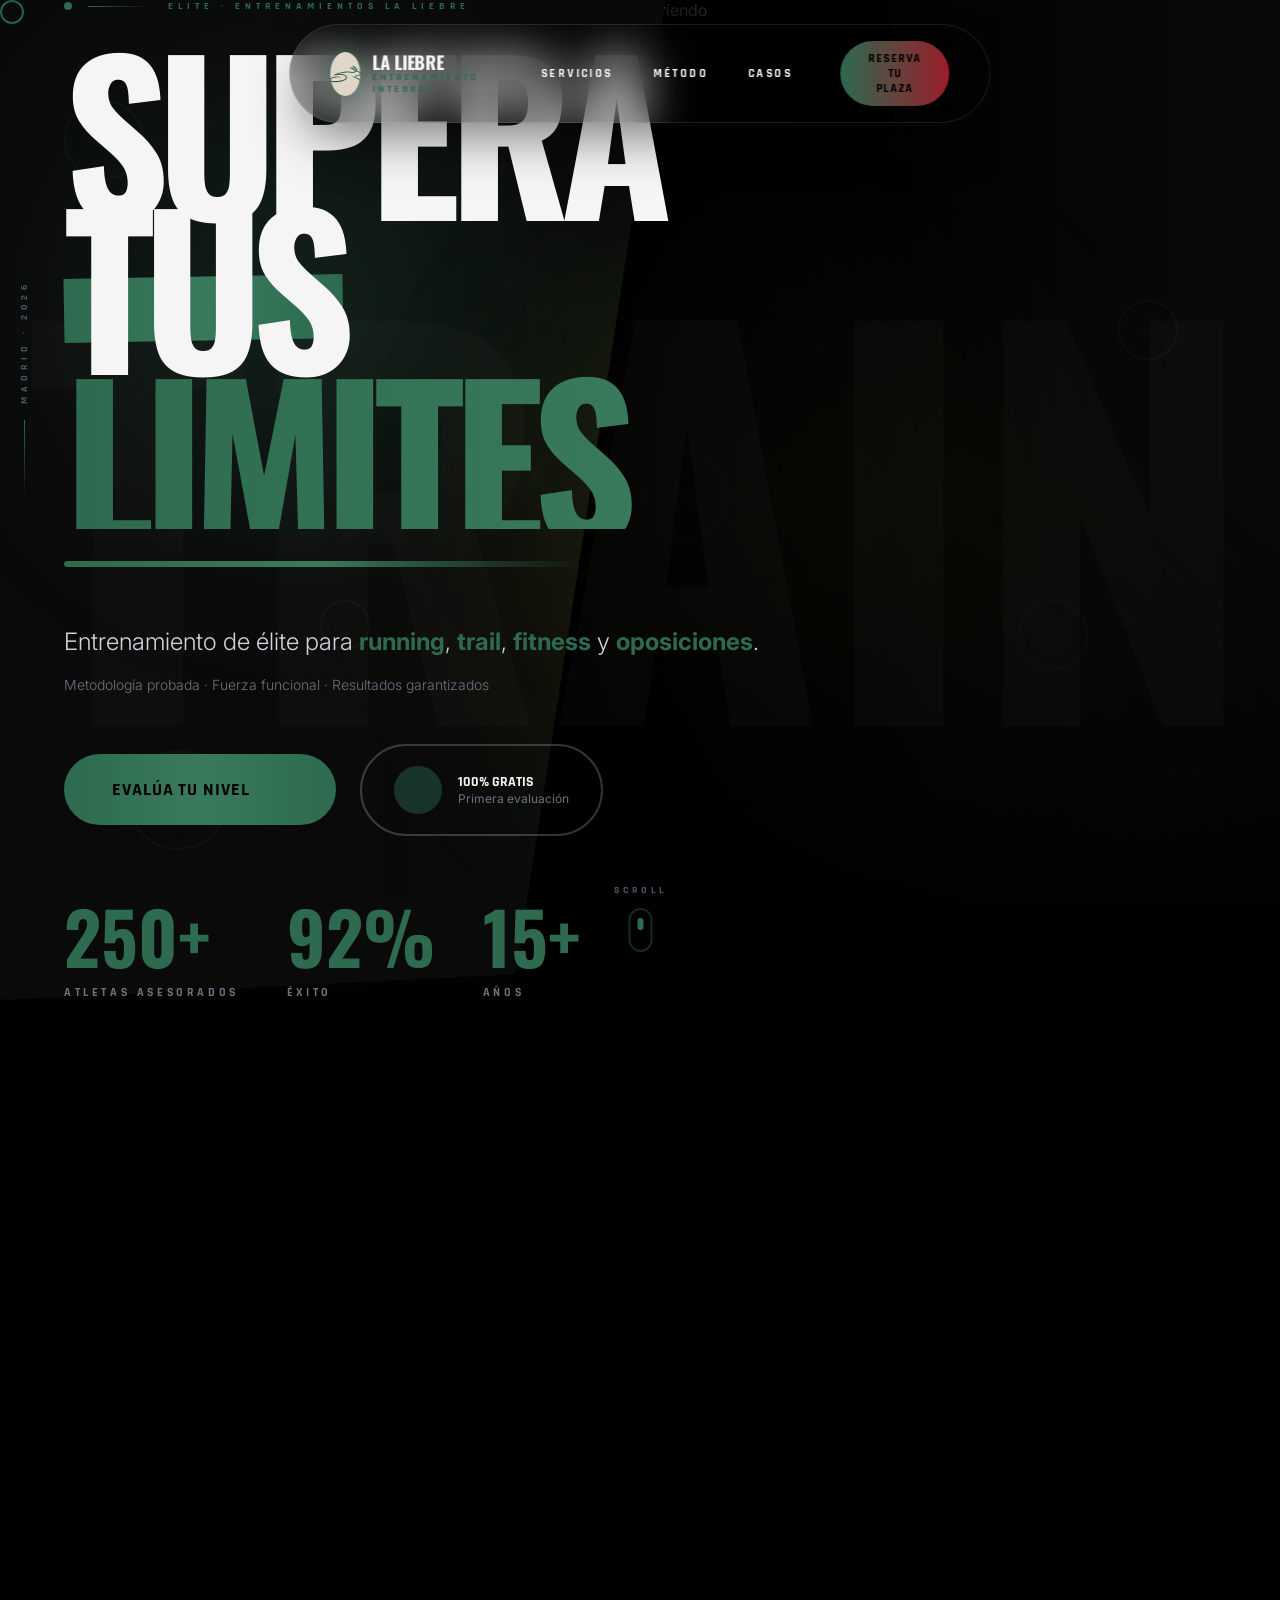
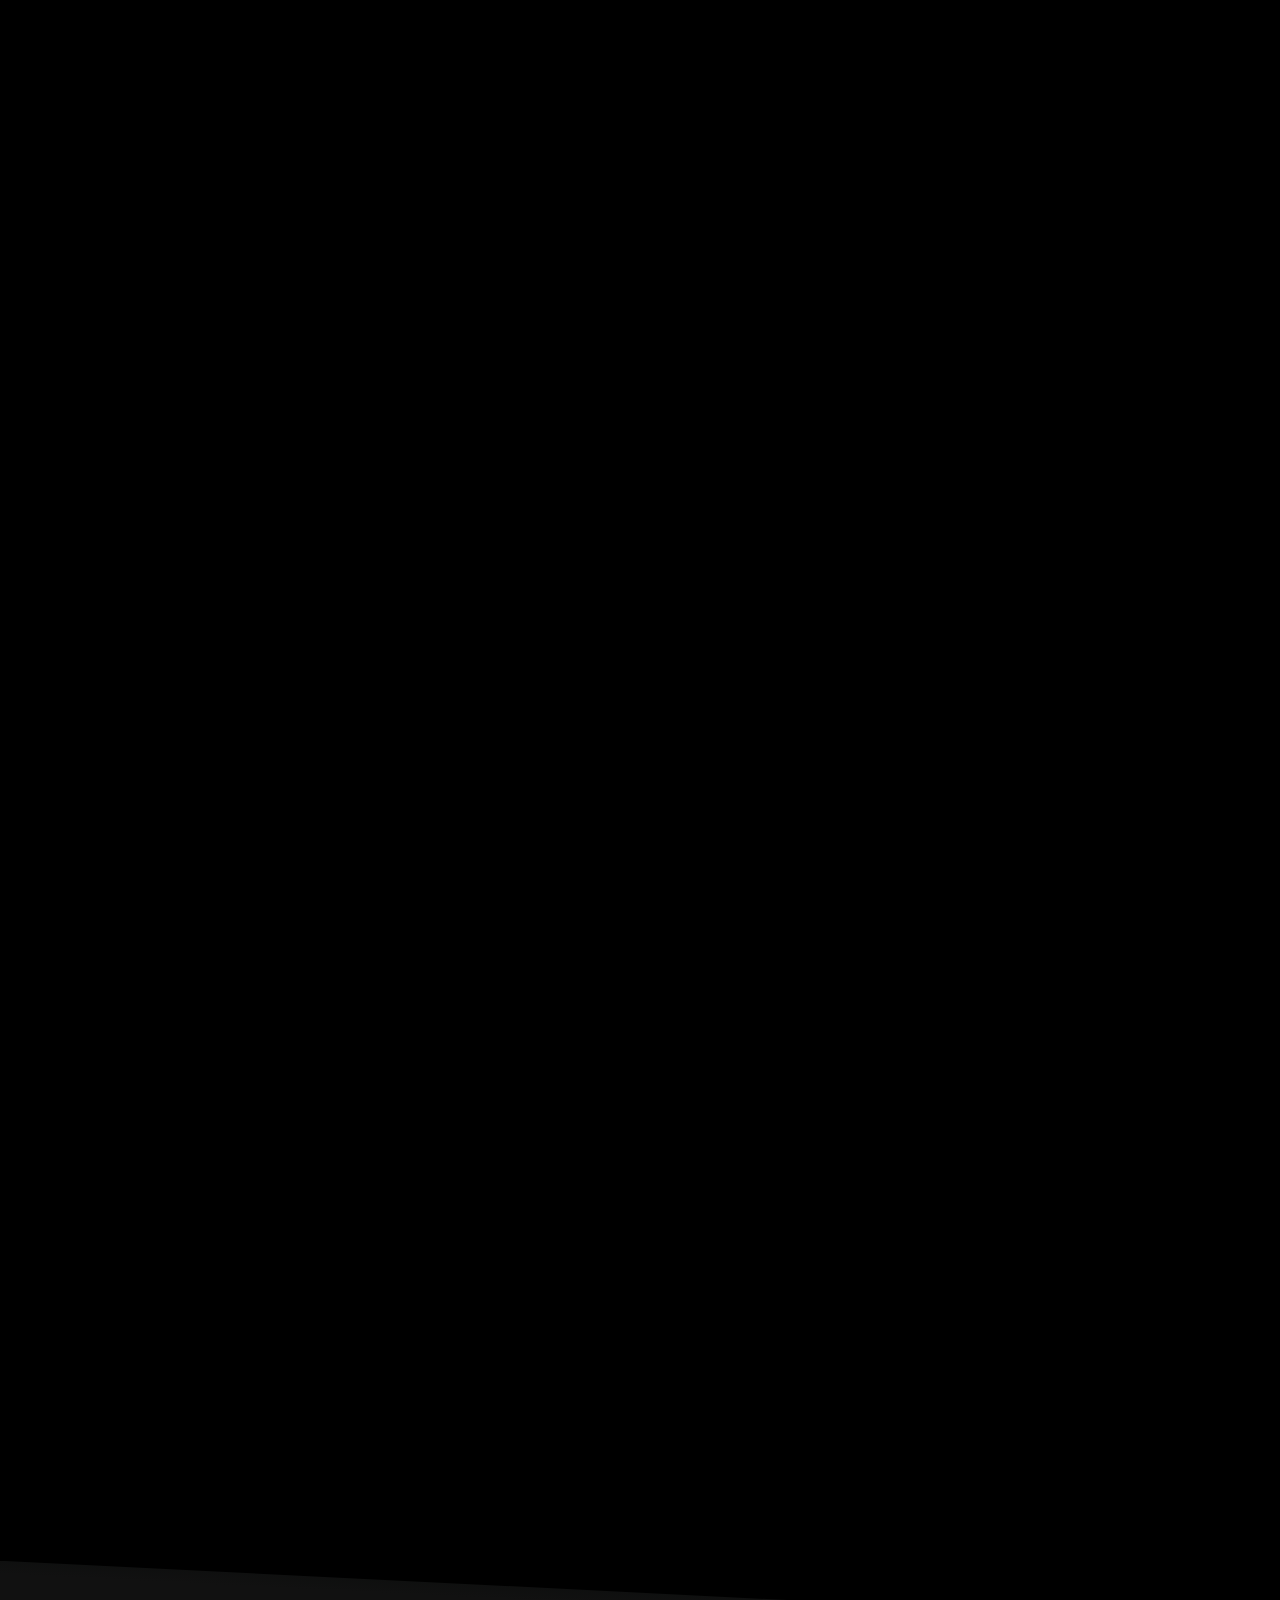
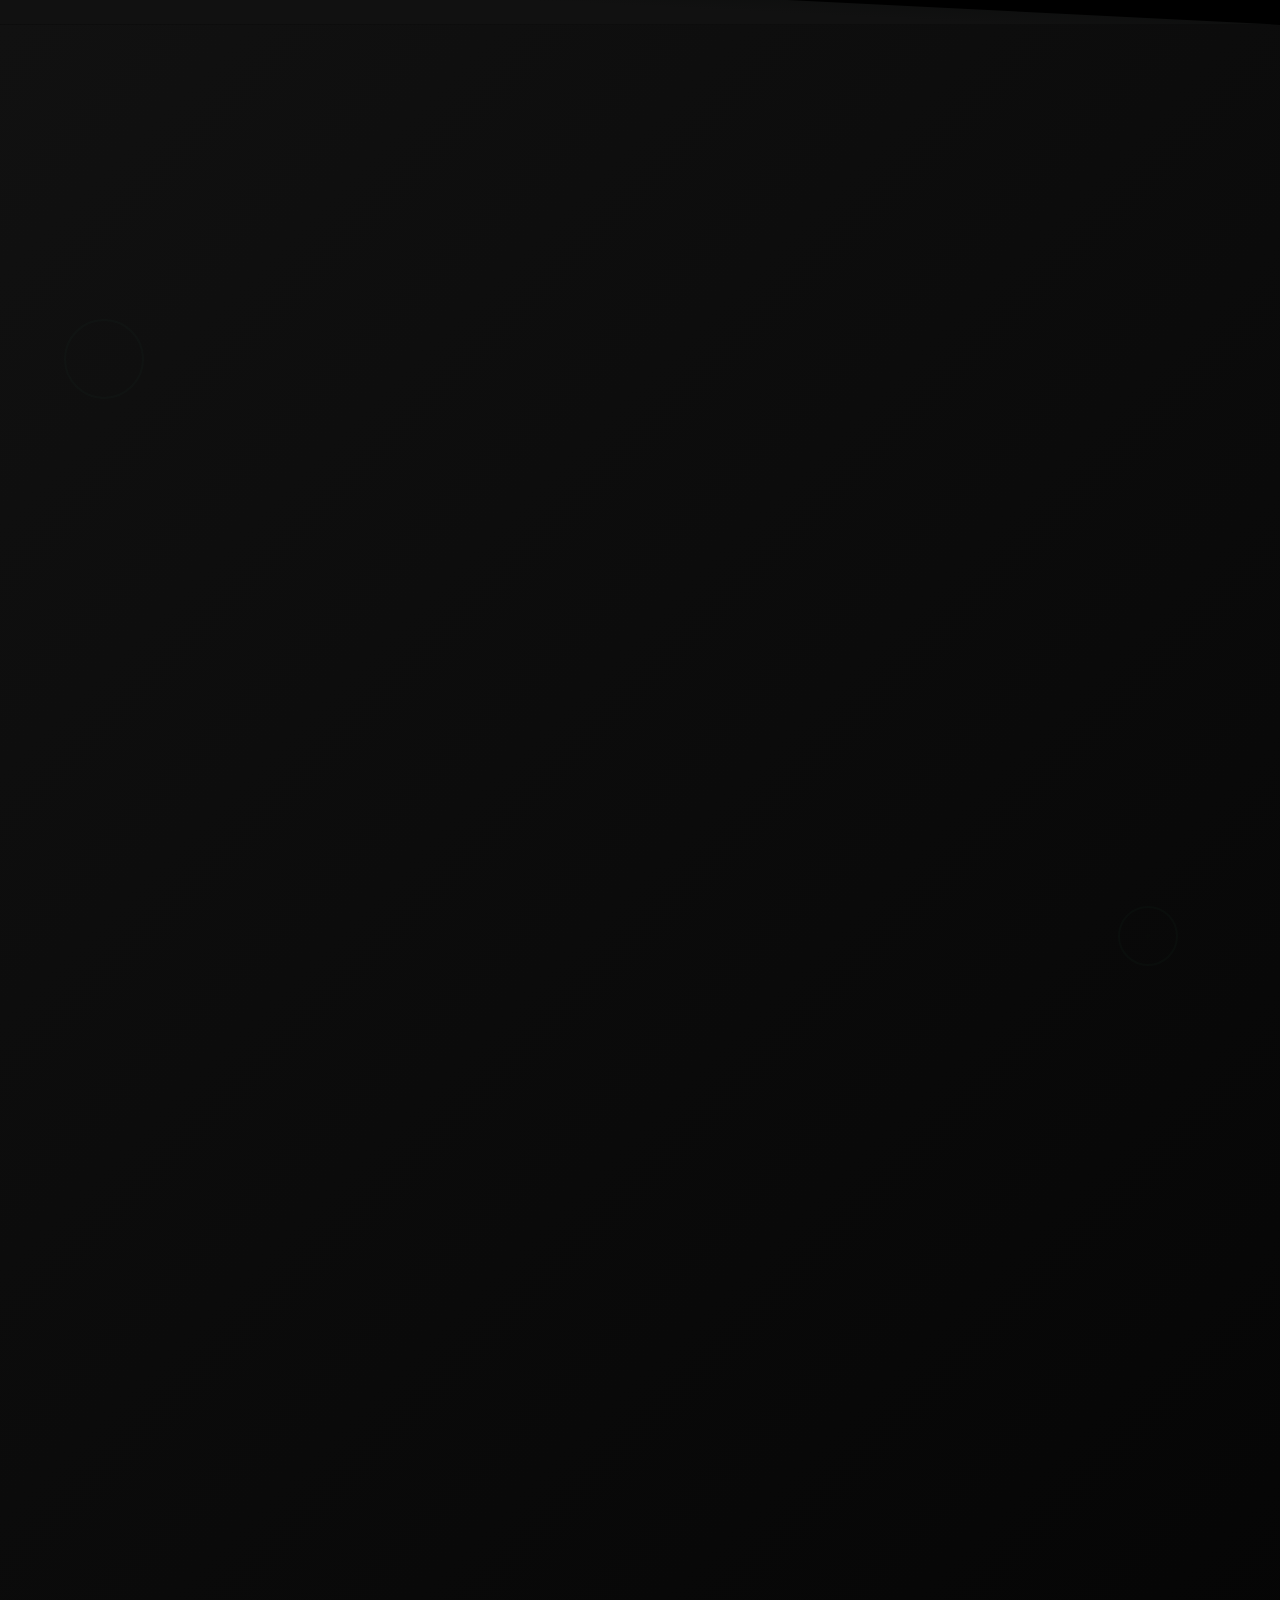
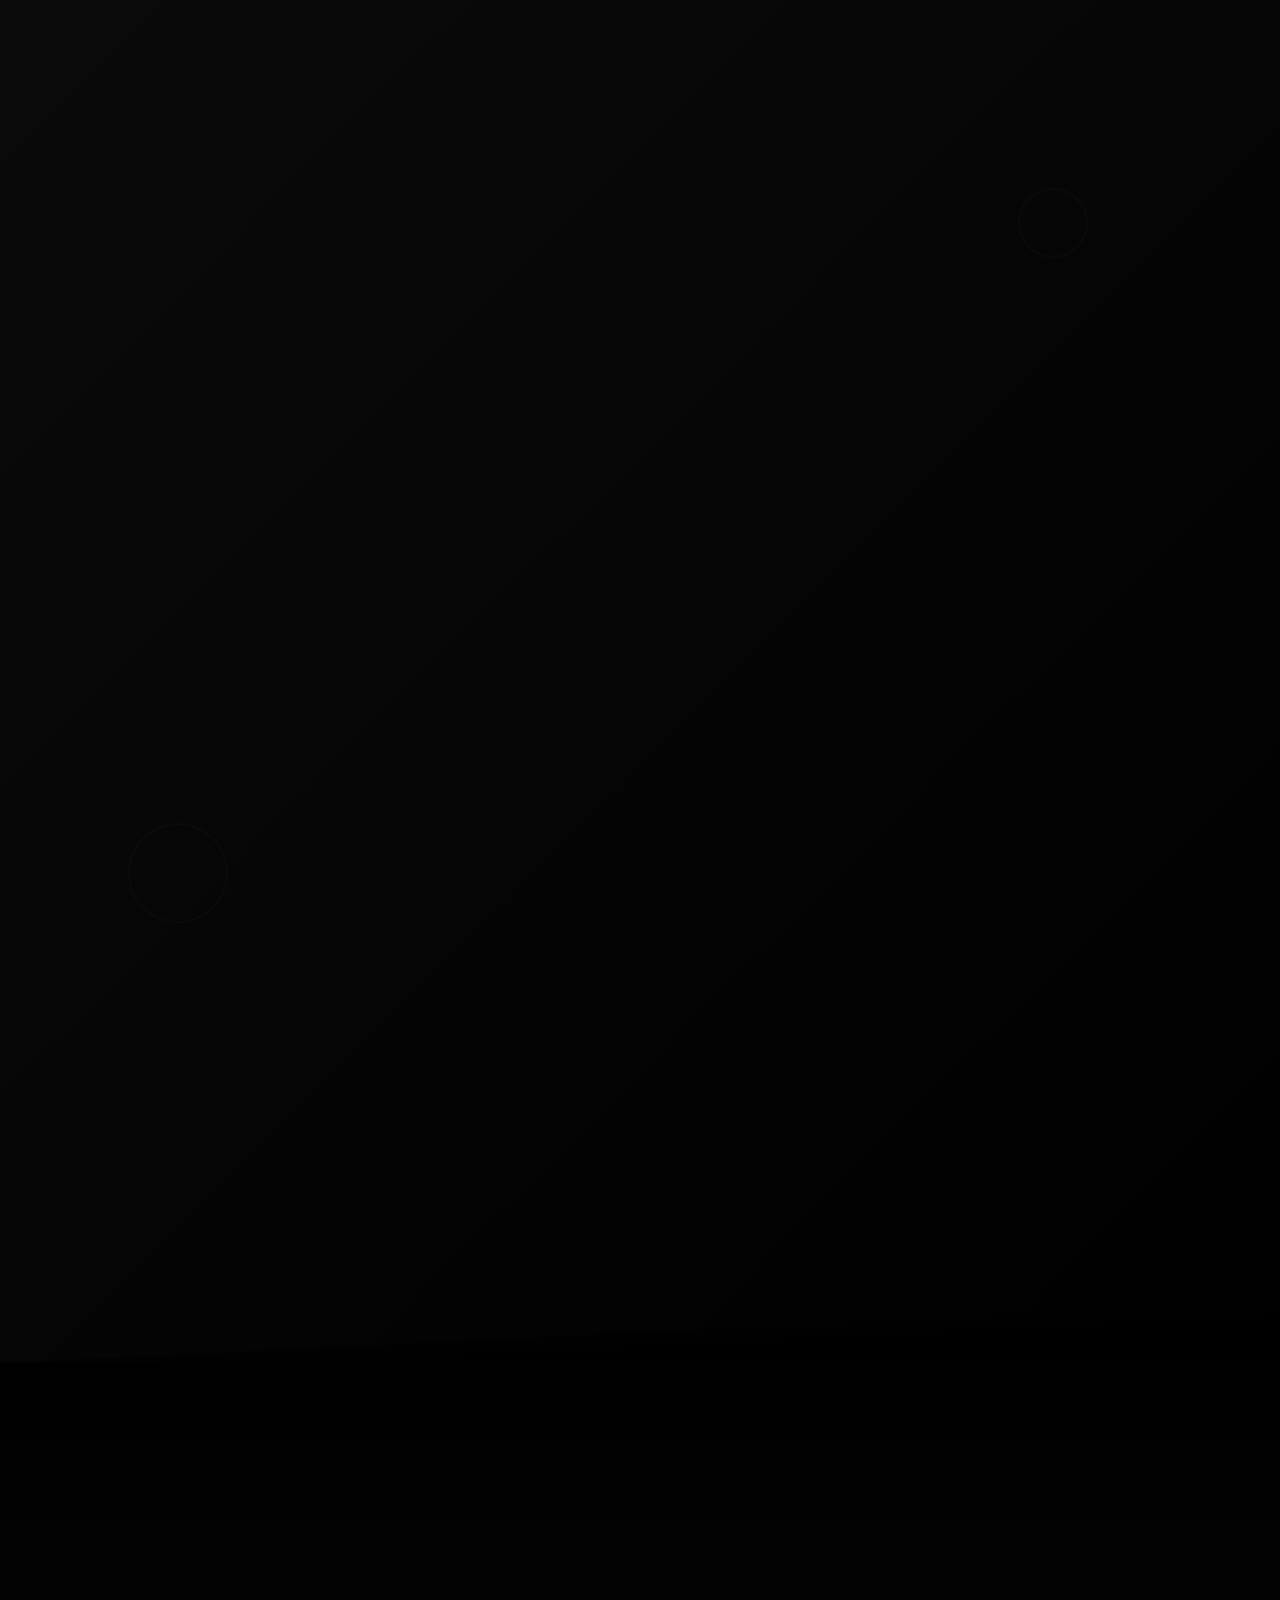
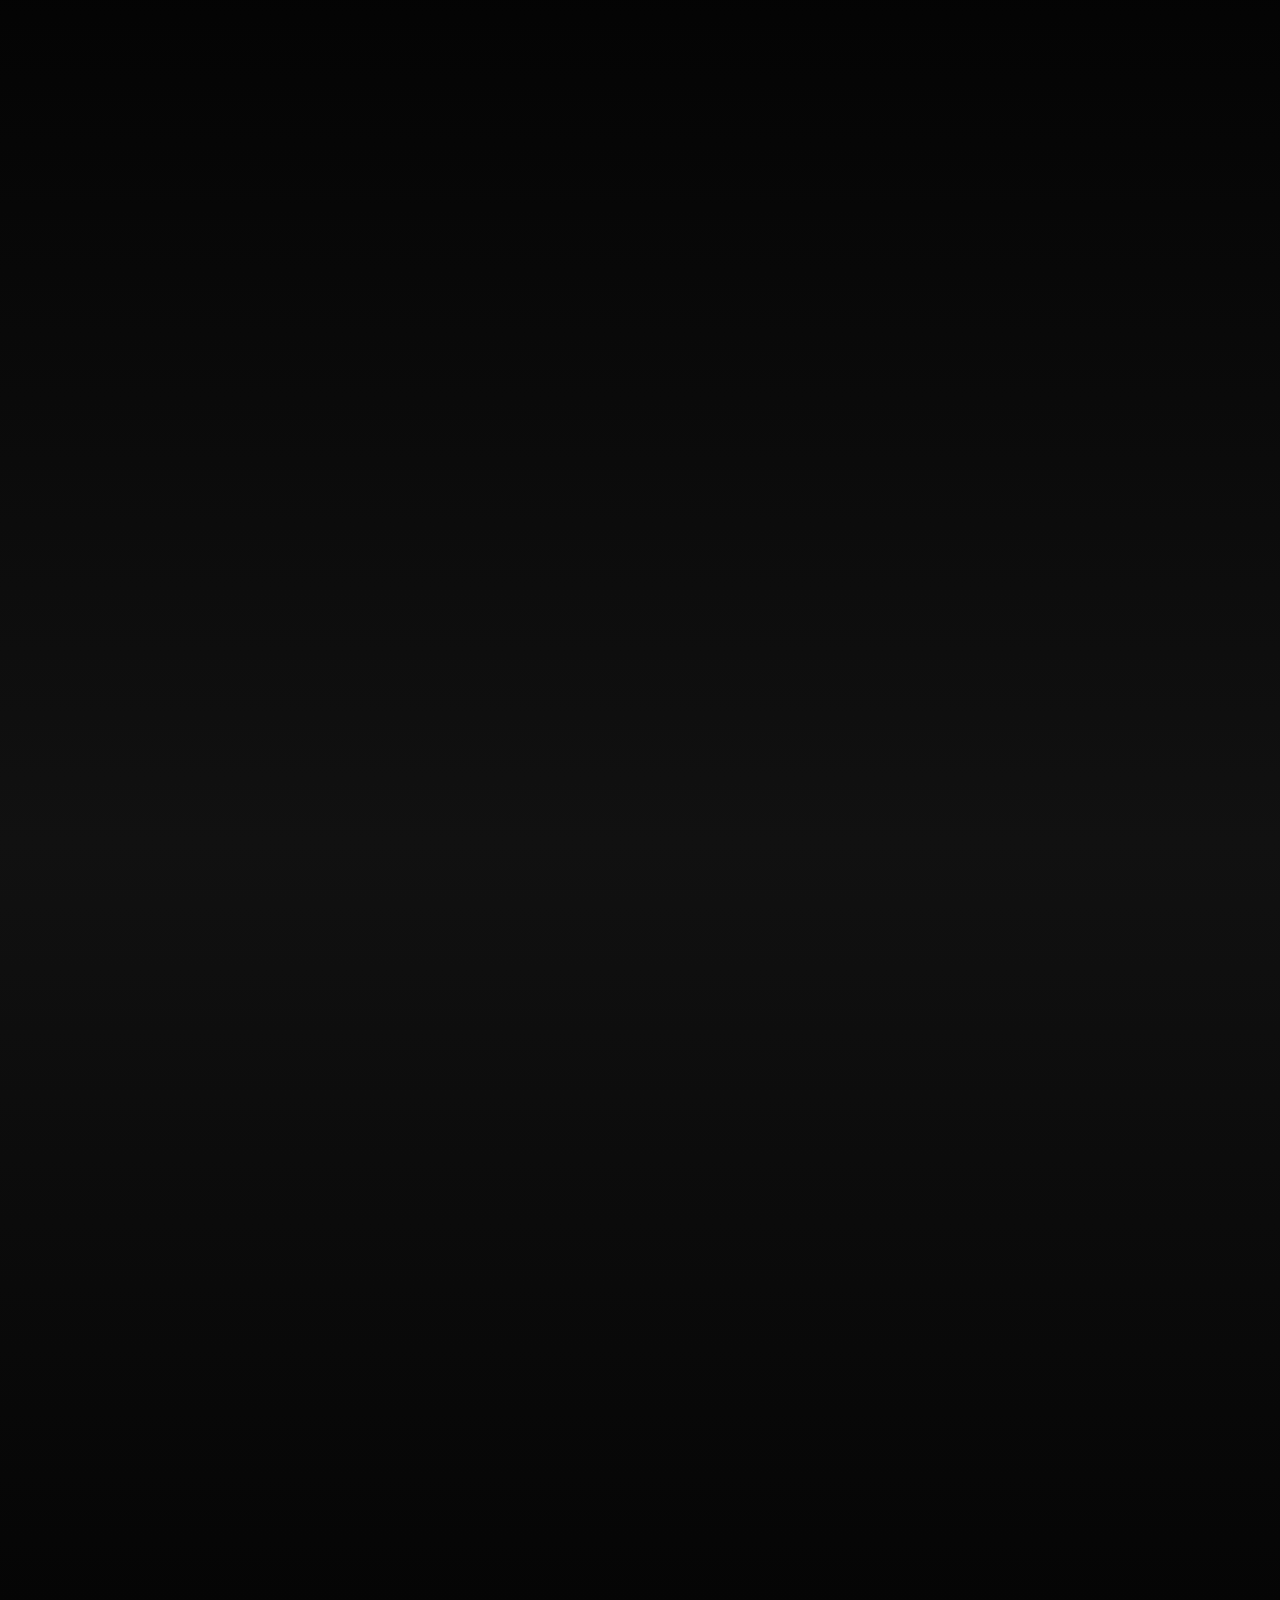
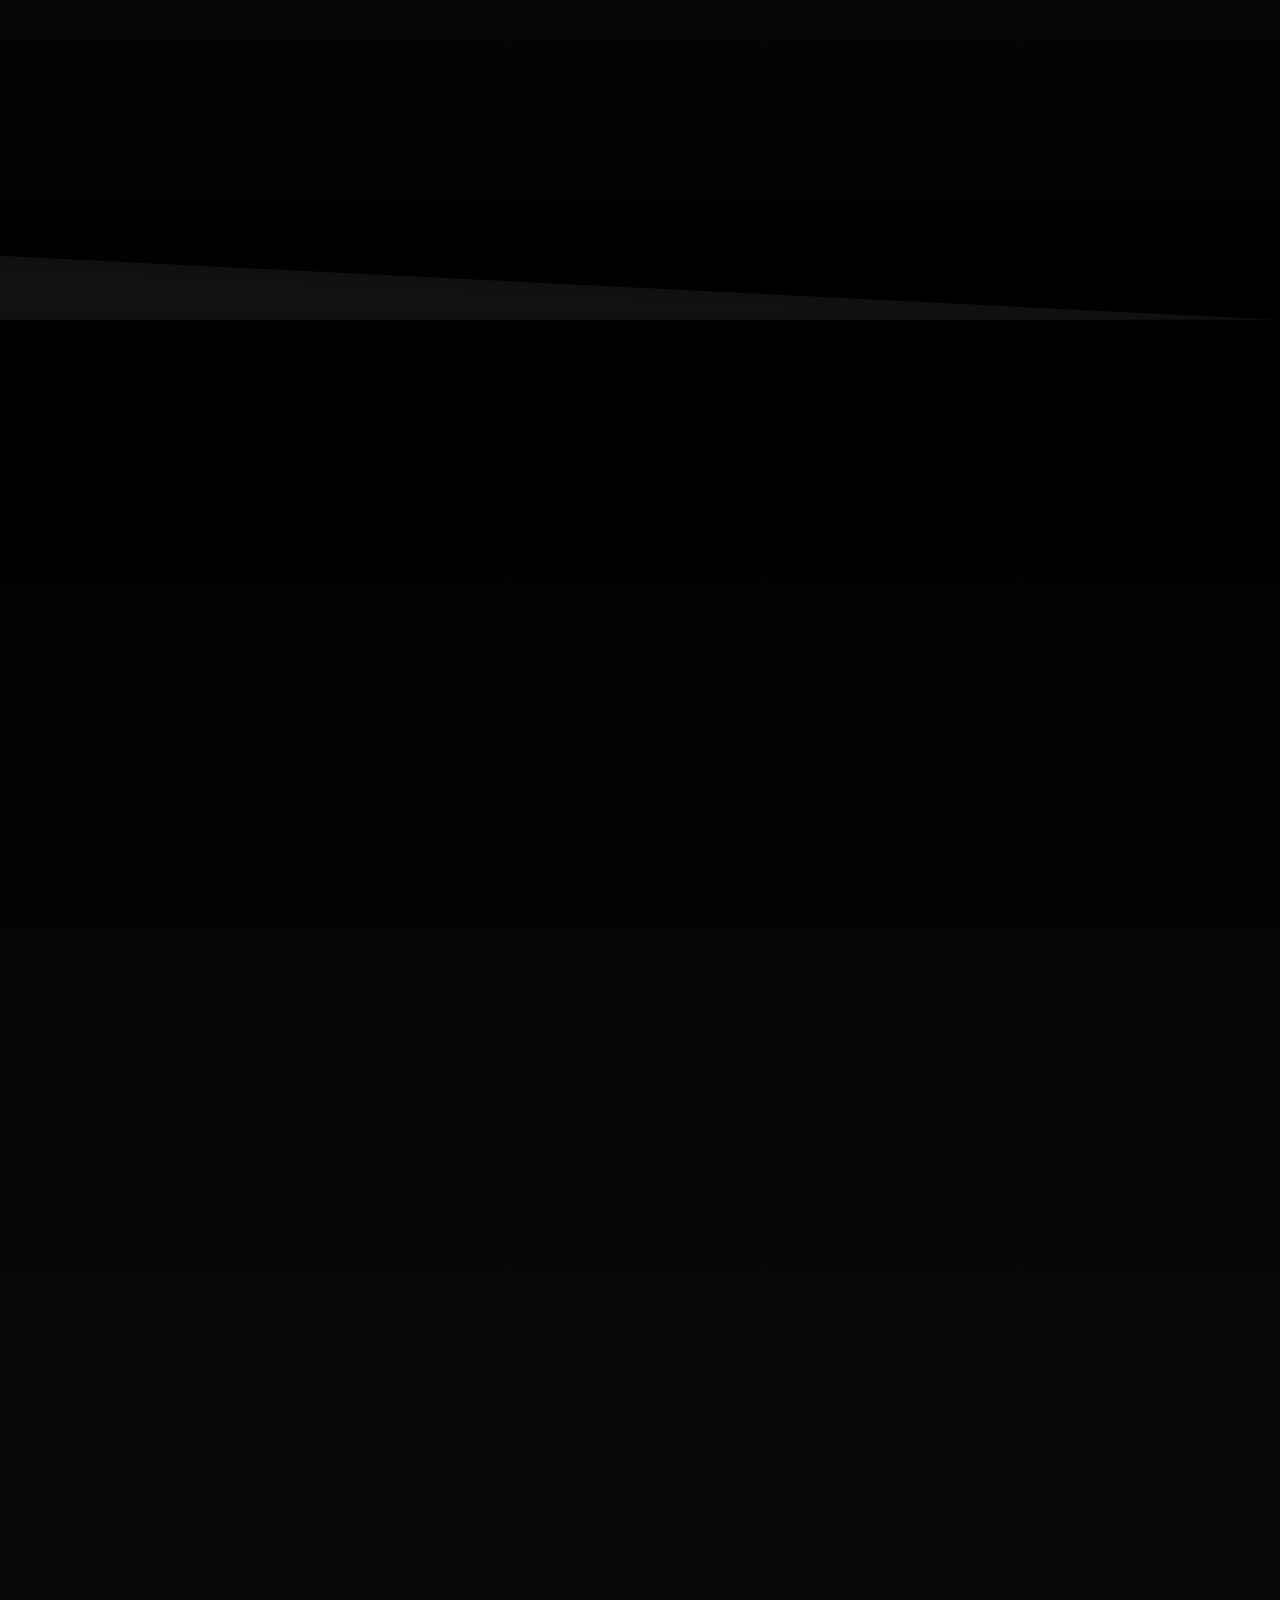
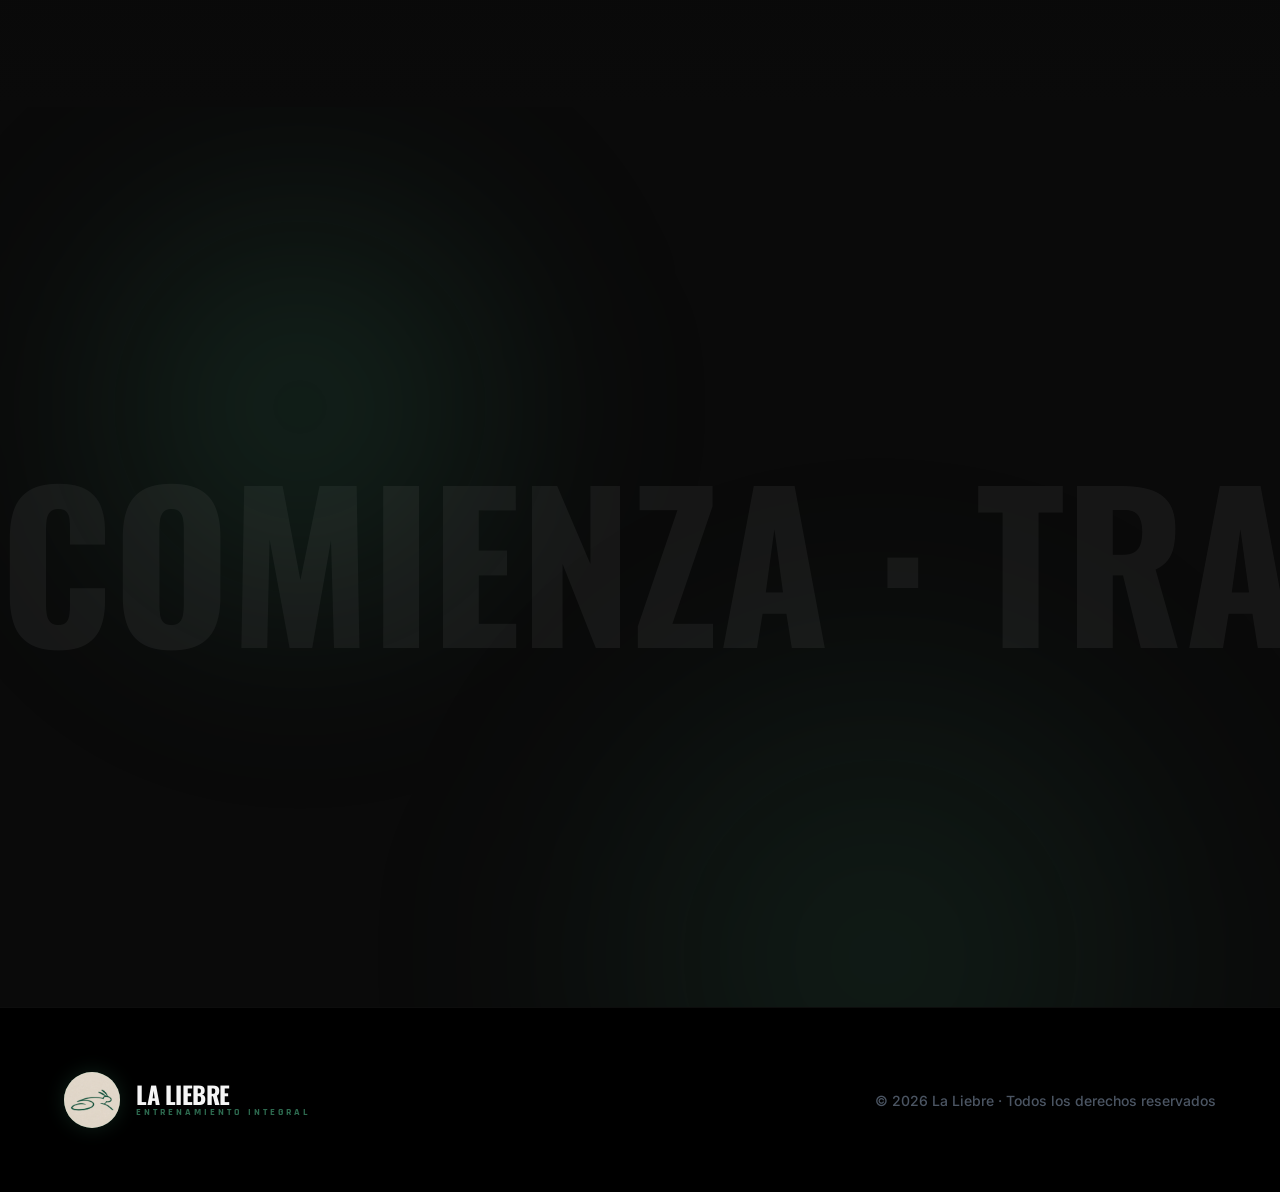
==== index.html @ 7b570915 "logo nuevo" ====
<!DOCTYPE html>
<html lang="es">
<head>
  <meta charset="UTF-8" />
  <meta name="viewport" content="width=device-width, initial-scale=1.0" />
  <title>Entrenamientos La Liebre</title>

  <!-- Fuentes Google -->
  <link rel="preconnect" href="https://fonts.googleapis.com" />
  <link rel="preconnect" href="https://fonts.gstatic.com" crossorigin />
  <link href="https://fonts.googleapis.com/css2?family=Oswald:wght@400;700;900&family=Rajdhani:wght@600;700&family=Inter:wght@300;400;700&display=swap" rel="stylesheet" />

  <!-- Iconos Lucide (mismos que en el original React) -->
  <script src="https://unpkg.com/lucide@0.487.0/dist/umd/lucide.min.js"></script>

  <!-- Estilos -->
  <link rel="stylesheet" href="styles.css" />
  <link rel="icon" type="image/svg+xml" href="favicon.svg" />
</head>
<body>

  <!-- ═══════════════════════════════════════════
       CURSOR PERSONALIZADO
  ═══════════════════════════════════════════ -->
  <div id="cursor"></div>

  <!-- ═══════════════════════════════════════════
       FONDO GLOBAL (mesh gradient fijo)
  ═══════════════════════════════════════════ -->
  <div class="mesh-gradient" style="position:fixed;z-index:0;">
    <div class="mesh-blob mesh-blob-1"></div>
    <div class="mesh-blob mesh-blob-2"></div>
    <div class="mesh-blob mesh-blob-3"></div>
    <div class="mesh-blob mesh-blob-4"></div>
  </div>

  <!-- ═══════════════════════════════════════════
       NAVEGACIÓN
  ═══════════════════════════════════════════ -->
  <nav id="main-nav">
    <div class="nav-inner">
      <!-- Logo -->
      <div class="nav-logo">
        <div class="nav-logo-icon">
          <img src="media/laliebrelogo.png" alt="La Liebre logo" style="width:100%;height:100%;object-fit:cover;border-radius:50%;">
        </div>
        <div class="nav-logo-text">
          <div class="nav-logo-name">LA LIEBRE</div>
          <div class="nav-logo-sub">ENTRENAMIENTO INTEGRAL</div>
        </div>
      </div>

      <!-- Links (solo en pantallas grandes) -->
      <div class="nav-links">
        <a href="#servicios" class="nav-link">SERVICIOS</a>
        <a href="#metodo"    class="nav-link">MÉTODO</a>
        <a href="#casos"     class="nav-link">CASOS</a>
      </div>

      <a href="contacto.html"><button class="btn-primary magnetic-btn">RESERVA TU PLAZA</button></a>
    </div>
  </nav>

  <!-- ═══════════════════════════════════════════
       HERO
  ═══════════════════════════════════════════ -->
  <section id="hero">
    <!-- Partículas (canvas) -->
    <canvas id="particles" style="position:absolute;inset:0;pointer-events:none;opacity:0.6;z-index:1;"></canvas>

    <!-- Formas flotantes -->
    <div class="floating-elements">
      <div class="float-el"></div>
      <div class="float-el"></div>
      <div class="float-el"></div>
      <div class="float-el"></div>
      <div class="float-el"></div>
      <div class="float-el"></div>
    </div>

    <!-- Imagen diagonal -->
    <div class="hero-image-wrap" id="hero-image-wrap">
      <img
        src="media/yocorriendo.JPEG"
        alt="Jaime Gomez corriendo"
        id="hero-img"
      />
      <div class="hero-overlay-lr"></div>
      <div class="hero-overlay-bt"></div>
    </div>

    <!-- Texto gigante que rota al hacer scroll -->
    <div id="hero-bg-text">TRAIN</div>

    <!-- Etiqueta lateral vertical -->
    <div class="hero-side-label">
      <div class="hero-line"></div>
      <span class="hero-label-text">MADRID · 2026</span>
    </div>

    <!-- Contenido principal -->
    <div class="hero-content">
      <div style="max-width:1200px;">

        <!-- Badge -->
        <div class="hero-badge">
          <div class="pulse-dot"></div>
          <div class="hero-badge-line"></div>
          <span class="hero-badge-text">ELITE · ENTRENAMIENTOS LA LIEBRE</span>
        </div>

        <!-- Título -->
        <h1 class="hero-title">
          <span class="hero-word">SUPERA</span>
          <span class="hero-word hero-word-accent">
            TUS
            <div class="hero-word-underline"></div>
          </span>
          <span class="hero-word-gradient">LÍMITES</span>
        </h1>

        <!-- Línea decorativa -->
        <div class="hero-divider"></div>

        <!-- Descripción -->
        <p class="hero-desc">
          Entrenamiento de élite para <strong>running</strong>, <strong>trail</strong>, <strong>fitness</strong> y <strong>oposiciones</strong>.
          <small>Metodología probada · Fuerza funcional · Resultados garantizados</small>
        </p>

        <!-- Botones -->
        <div class="hero-ctas">
          <button class="btn-hero magnetic-btn">
            EVALÚA TU NIVEL
            <i data-lucide="arrow-right" style="width:22px;height:22px;"></i>
          </button>

          <div class="btn-free">
            <div class="btn-free-icon">
              <div class="btn-free-ring"></div>
              <i data-lucide="zap" style="width:22px;height:22px;color:var(--primary);position:relative;z-index:1;"></i>
            </div>
            <div>
              <div class="btn-free-label">100% GRATIS</div>
              <div class="btn-free-sub">Primera evaluación</div>
            </div>
          </div>
        </div>

        <!-- Estadísticas con contador animado -->
        <div class="hero-stats">
          <div>
            <span class="stat-value" data-counter="250" data-suffix="+">250+</span>
            <span class="stat-label">Atletas asesorados</span>
          </div>
          <div>
            <span class="stat-value" data-counter="92" data-suffix="%">92%</span>
            <span class="stat-label">Éxito</span>
          </div>
          <div>
            <span class="stat-value" data-counter="15" data-suffix="+">15+</span>
            <span class="stat-label">Años</span>
          </div>
        </div>

      </div>
    </div>

    <!-- Indicador de scroll -->
    <div class="scroll-indicator">
      <span class="scroll-text">SCROLL</span>
      <div class="scroll-wheel">
        <div class="scroll-ball"></div>
      </div>
    </div>
    <div class="section-wave wave-to-black"></div>
  </section>

  <!-- ═══════════════════════════════════════════
       SERVICIOS
  ═══════════════════════════════════════════ -->
  <section id="servicios">
    <div class="animated-grid" id="grid-servicios"></div>

    <div class="section-inner">

      <!-- Cabecera -->
      <div class="services-header">
        <div class="reveal-left">
          <div class="section-tag">
            <div class="section-tag-line"></div>
            <span class="section-tag-text">ESPECIALIDADES</span>
          </div>
          <h2 class="section-title">
            ENTRENO<br>
            <span class="text-gradient">TU OBJETIVO</span>
          </h2>
          <div style="height:6px;background:linear-gradient(to right,var(--primary),#9b1d2a,transparent);border-radius:9999px;width:75%;margin-top:40px;"></div>
        </div>
        <div class="services-header-desc reveal-right">
          <p>Cada meta requiere un plan específico. De maratones y ultra trails a oposiciones: tengo la metodología científica para llevarte ahí.</p>
        </div>
      </div>

      <!-- Tarjetas -->
      <div class="services-grid">

        <!-- Tarjeta 1 – Running -->
        <div class="service-card reveal" data-delay="0">
          <div class="service-card-bg" style="background-image:url('https://images.pexels.com/photos/2402777/pexels-photo-2402777.jpeg?auto=compress&cs=tinysrgb&w=800')"></div>
          <div class="service-card-glow"></div>
          <div class="service-badge">01</div>
          <div class="service-icon" style="background:linear-gradient(135deg,rgba(59,130,246,0.2),rgba(6,182,212,0.2));">
            <i data-lucide="trophy" style="width:44px;height:44px;color:var(--primary);"></i>
          </div>
          <h3 class="service-title">10K · 21K · 42K</h3>
          <p class="service-subtitle">Velocidad y resistencia</p>
          <p class="service-desc">Entrenamiento estructurado desde 5K hasta maratón con metodología científica.</p>
          <div class="service-features">
            <div class="feature-tag"><div class="feature-dot"></div>Series velocidad</div>
            <div class="feature-tag"><div class="feature-dot"></div>Tempo runs</div>
            <div class="feature-tag"><div class="feature-dot"></div>Técnica carrera</div>
            <div class="feature-tag"><div class="feature-dot"></div>Periodización</div>
          </div>
          <div class="service-arrow">
            <i data-lucide="arrow-right" style="width:22px;height:22px;color:#000;"></i>
          </div>
        </div>

        <!-- Tarjeta 2 – Trail -->
        <div class="service-card reveal" data-delay="150">
          <div class="service-card-bg" style="background-image:url('https://images.pexels.com/photos/1261728/pexels-photo-1261728.jpeg?auto=compress&cs=tinysrgb&w=800')"></div>
          <div class="service-card-glow"></div>
          <div class="service-badge">02</div>
          <div class="service-icon" style="background:linear-gradient(135deg,rgba(34,197,94,0.2),rgba(16,185,129,0.2));">
            <i data-lucide="mountain" style="width:44px;height:44px;color:var(--primary);"></i>
          </div>
          <h3 class="service-title">TRAIL & ULTRA</h3>
          <p class="service-subtitle">Montaña y ultra distancia</p>
          <p class="service-desc">Entrenamiento específico para trail running y carreras de ultra con desnivel.</p>
          <div class="service-features">
            <div class="feature-tag"><div class="feature-dot"></div>Vertical training</div>
            <div class="feature-tag"><div class="feature-dot"></div>Técnica descenso</div>
            <div class="feature-tag"><div class="feature-dot"></div>Gestión esfuerzo</div>
            <div class="feature-tag"><div class="feature-dot"></div>Terreno técnico</div>
          </div>
          <div class="service-arrow">
            <i data-lucide="arrow-right" style="width:22px;height:22px;color:#000;"></i>
          </div>
        </div>

        <!-- Tarjeta 3 – Fuerza -->
        <div class="service-card reveal" data-delay="300">
          <div class="service-card-bg" style="background-image:url('https://images.unsplash.com/photo-1534438327276-14e5300c3a48?w=800&q=60')"></div>
          <div class="service-card-glow"></div>
          <div class="service-badge">03</div>
          <div class="service-icon" style="background:linear-gradient(135deg,rgba(168,85,247,0.2),rgba(236,72,153,0.2));">
            <i data-lucide="dumbbell" style="width:44px;height:44px;color:var(--primary);"></i>
          </div>
          <h3 class="service-title">FUERZA</h3>
          <p class="service-subtitle">Funcional aplicada</p>
          <p class="service-desc">Desarrollo de fuerza específica para runners: prevención y rendimiento.</p>
          <div class="service-features">
            <div class="feature-tag"><div class="feature-dot"></div>Core stability</div>
            <div class="feature-tag"><div class="feature-dot"></div>Fuerza explosiva</div>
            <div class="feature-tag"><div class="feature-dot"></div>Movilidad</div>
            <div class="feature-tag"><div class="feature-dot"></div>Prevención</div>
          </div>
          <div class="service-arrow">
            <i data-lucide="arrow-right" style="width:22px;height:22px;color:#000;"></i>
          </div>
        </div>

        <!-- Tarjeta 4 – Oposiciones -->
        <div class="service-card reveal" data-delay="450">
          <div class="service-card-bg" style="background-image:url('https://images.pexels.com/photos/3905827/pexels-photo-3905827.jpeg?auto=compress&cs=tinysrgb&w=800')"></div>
          <div class="service-card-glow"></div>
          <div class="service-badge">04</div>
          <div class="service-icon" style="background:linear-gradient(135deg,rgba(239,68,68,0.2),rgba(249,115,22,0.2));">
            <i data-lucide="award" style="width:44px;height:44px;color:var(--primary);"></i>
          </div>
          <h3 class="service-title">OPOSICIONES</h3>
          <p class="service-subtitle">Preparación física específica</p>
          <p class="service-desc">Planes diseñados para superar las pruebas de policía, bomberos, guardia civil y fuerzas armadas.</p>
          <div class="service-features">
            <div class="feature-tag"><div class="feature-dot"></div>Test de Cooper</div>
            <div class="feature-tag"><div class="feature-dot"></div>Circuitos agilidad</div>
            <div class="feature-tag"><div class="feature-dot"></div>Fuerza específica</div>
            <div class="feature-tag"><div class="feature-dot"></div>Resistencia CV</div>
          </div>
          <div class="service-arrow">
            <i data-lucide="arrow-right" style="width:22px;height:22px;color:#000;"></i>
          </div>
        </div>

      </div>
    </div>
    <div class="section-wave wave-to-dark"></div>
  </section>

  <!-- ═══════════════════════════════════════════
       METODOLOGÍA
  ═══════════════════════════════════════════ -->
  <section id="metodo">
    <div class="method-split"></div>
    <div class="floating-elements" style="opacity:0.05;">
      <div class="float-el"></div>
      <div class="float-el"></div>
      <div class="float-el"></div>
      <div class="float-el"></div>
    </div>

    <div class="section-inner">
      <div class="reveal" style="margin-bottom:80px;">
        <div class="section-tag">
          <div class="section-tag-line"></div>
          <span class="section-tag-text">MI METODOLOGÍA</span>
        </div>
        <h2 class="section-title">
          DE LA<br>
          <span class="text-gradient">EVALUACIÓN</span><br>
          AL ÉXITO
        </h2>
        <p class="section-intro">
          El <strong>Método La Liebre</strong> es un sistema de entrenamiento personalizado que combina análisis inicial, planificación estratégica y seguimiento continuo. Cuatro fases diseñadas para llevarte desde donde estás hasta donde quieres llegar, sin atajos y con resultados reales.
        </p>
      </div>

      <div class="method-steps">

        <!-- Paso 1 -->
        <div class="method-step reveal-left">
          <div class="method-num">01</div>
          <div class="method-card">
            <div class="method-card-glow"></div>
            <div class="method-icon">
              <i data-lucide="activity" style="width:40px;height:40px;color:var(--primary);"></i>
            </div>
            <h3 class="method-title">EVALUACIÓN</h3>
            <p class="method-desc">Análisis completo de tu nivel físico, objetivos y disponibilidad horaria para diseñar tu plan.</p>
          </div>
        </div>

        <!-- Paso 2 -->
        <div class="method-step reveal-right">
          <div class="method-num">02</div>
          <div class="method-card">
            <div class="method-card-glow"></div>
            <div class="method-icon">
              <i data-lucide="target" style="width:40px;height:40px;color:var(--primary);"></i>
            </div>
            <h3 class="method-title">PLANIFICACIÓN</h3>
            <p class="method-desc">Diseño de tu programa de entrenamiento específico adaptado a tu meta y características.</p>
          </div>
        </div>

        <!-- Paso 3 -->
        <div class="method-step reveal-left">
          <div class="method-num">03</div>
          <div class="method-card">
            <div class="method-card-glow"></div>
            <div class="method-icon">
              <i data-lucide="trending-up" style="width:40px;height:40px;color:var(--primary);"></i>
            </div>
            <h3 class="method-title">SEGUIMIENTO</h3>
            <p class="method-desc">Monitorización online constante de tu progreso con ajustes en tiempo real según tu evolución.</p>
          </div>
        </div>

        <!-- Paso 4 -->
        <div class="method-step reveal-right">
          <div class="method-num">04</div>
          <div class="method-card">
            <div class="method-card-glow"></div>
            <div class="method-icon">
              <i data-lucide="trophy" style="width:40px;height:40px;color:var(--primary);"></i>
            </div>
            <h3 class="method-title">TU META</h3>
            <p class="method-desc">Alcanza tu objetivo con soporte completo: desde la primera evaluación hasta el día D.</p>
          </div>
        </div>

      </div>
    </div>
    <div class="section-wave wave-to-black"></div>
  </section>

  <!-- ═══════════════════════════════════════════
       TESTIMONIOS
  ═══════════════════════════════════════════ -->
  <section id="casos">
    <canvas id="particles2" style="position:absolute;inset:0;pointer-events:none;opacity:0.4;z-index:0;"></canvas>

    <div class="section-inner">
      <div class="testimonials-header reveal">
        <div class="section-tag section-tag-center">
          <div class="section-tag-line"></div>
          <span class="section-tag-text">CASOS REALES</span>
          <div class="section-tag-line"></div>
        </div>
        <h2 class="section-title" style="text-align:center;">
          <span class="text-gradient">250+ ATLETAS</span><br>
          ASESORADOS
        </h2>
      </div>

      <div class="testimonials-cards">

        <!-- Testimonio 1 -->
        <div class="test-card reveal" data-delay="0">
          <div class="test-corner" style="background:linear-gradient(135deg,#e63946,#9b1d2a);"></div>
          <div class="test-stars">
            <i data-lucide="star" style="width:22px;height:22px;"></i>
            <i data-lucide="star" style="width:22px;height:22px;"></i>
            <i data-lucide="star" style="width:22px;height:22px;"></i>
            <i data-lucide="star" style="width:22px;height:22px;"></i>
            <i data-lucide="star" style="width:22px;height:22px;"></i>
          </div>
          <p class="test-quote">"Aprobé en el primer intento. El plan específico fue determinante para superar las pruebas."</p>
          <div class="test-footer">
            <div>
              <div class="test-name">Laura M.</div>
              <div class="test-achievement" style="background:linear-gradient(to right,#e63946,#9b1d2a);-webkit-background-clip:text;background-clip:text;color:transparent;">POLICÍA NACIONAL</div>
            </div>
            <div class="test-trophy" style="background:linear-gradient(135deg,#e63946,#9b1d2a);">
              <i data-lucide="trophy" style="width:26px;height:26px;color:#000;"></i>
            </div>
          </div>
        </div>

        <!-- Testimonio 2 -->
        <div class="test-card reveal" data-delay="200">
          <div class="test-corner" style="background:linear-gradient(135deg,#ff4757,#ffd60a);"></div>
          <div class="test-stars">
            <i data-lucide="star" style="width:22px;height:22px;"></i>
            <i data-lucide="star" style="width:22px;height:22px;"></i>
            <i data-lucide="star" style="width:22px;height:22px;"></i>
            <i data-lucide="star" style="width:22px;height:22px;"></i>
            <i data-lucide="star" style="width:22px;height:22px;"></i>
          </div>
          <p class="test-quote">"De 3:25 a romper 3h en un año. Metodología científica y seguimiento impecable."</p>
          <div class="test-footer">
            <div>
              <div class="test-name">Javier S.</div>
              <div class="test-achievement" style="background:linear-gradient(to right,#ff4757,#ffd60a);-webkit-background-clip:text;background-clip:text;color:transparent;">MARATÓN 2:57</div>
            </div>
            <div class="test-trophy" style="background:linear-gradient(135deg,#ff4757,#ffd60a);">
              <i data-lucide="trophy" style="width:26px;height:26px;color:#000;"></i>
            </div>
          </div>
        </div>

        <!-- Testimonio 3 -->
        <div class="test-card reveal" data-delay="400">
          <div class="test-corner" style="background:linear-gradient(135deg,#ffd60a,#22c55e);"></div>
          <div class="test-stars">
            <i data-lucide="star" style="width:22px;height:22px;"></i>
            <i data-lucide="star" style="width:22px;height:22px;"></i>
            <i data-lucide="star" style="width:22px;height:22px;"></i>
            <i data-lucide="star" style="width:22px;height:22px;"></i>
            <i data-lucide="star" style="width:22px;height:22px;"></i>
          </div>
          <p class="test-quote">"Mi primera ultra completada. Planificación perfecta para montaña y distancia."</p>
          <div class="test-footer">
            <div>
              <div class="test-name">Ana T.</div>
              <div class="test-achievement" style="background:linear-gradient(to right,#ffd60a,#22c55e);-webkit-background-clip:text;background-clip:text;color:transparent;">ULTRA TRAIL 100K</div>
            </div>
            <div class="test-trophy" style="background:linear-gradient(135deg,#ffd60a,#22c55e);">
              <i data-lucide="trophy" style="width:26px;height:26px;color:#000;"></i>
            </div>
          </div>
        </div>

      </div>
    </div>
    <div class="section-wave wave-to-dark"></div>
  </section>

  <!-- ═══════════════════════════════════════════
       PERFIL Y RESULTADOS
  ═══════════════════════════════════════════ -->
  <section id="resultados">
    <div class="section-inner">

      <div class="section-tag reveal">
        <div class="section-tag-line"></div>
        <span class="section-tag-text">TRANSFORMACIONES REALES</span>
      </div>
      <h2 class="section-title reveal" style="margin-bottom:80px;">
        NÚMEROS QUE<br>
        <span class="text-gradient">NO MIENTEN</span>
      </h2>

      <!-- Perfil del entrenador -->
      <div class="trainer-profile reveal">
        <div class="trainer-photo">
          <img src="media/yo.JPG" alt="Jaime Gómez" style="width:100%;height:100%;object-fit:cover;" />
          <div class="trainer-photo-badge">
            <span class="trainer-badge-num" data-counter="15" data-suffix="+">15+</span>
            <span class="trainer-badge-label">AÑOS EXP.</span>
          </div>
        </div>

        <div class="trainer-bio">
          <div class="section-tag" style="margin-bottom:24px;">
            <div class="section-tag-line"></div>
            <span class="section-tag-text">EL ENTRENADOR</span>
          </div>
          <h3 class="trainer-name">JAIME<br><span class="text-gradient">GÓMEZ</span></h3>
          <p class="trainer-desc">Especialista en running, trail y preparación física para oposiciones. Más de 15 años practicando atletismo, una experiencia que me ha dado el conocimiento real para asesorar con metodología probada y seguimiento completamente personalizado.</p>
          <div class="trainer-certs">
            <div class="cert-tag">
              <i data-lucide="check-circle" style="width:16px;height:16px;color:var(--primary);"></i>
              Monitor de Atletismo
            </div>
            <div class="cert-tag">
              <i data-lucide="check-circle" style="width:16px;height:16px;color:var(--primary);"></i>
              Coach deportivo
            </div>
            <div class="cert-tag">
              <i data-lucide="check-circle" style="width:16px;height:16px;color:var(--primary);"></i>
              Monitor de fitness
            </div>
          </div>
        </div>
      </div>

      <!-- Métricas antes / después -->
      <div class="results-grid reveal">

        <div class="result-card">
          <div class="result-label">MARATÓN</div>
          <div class="result-values">
            <div class="result-side">
              <div class="result-time before">4:12</div>
              <div class="result-sublabel">ANTES</div>
            </div>
            <div class="result-arrow-wrap">
              <i data-lucide="arrow-right" style="width:28px;height:28px;color:var(--primary);"></i>
              <div class="result-improvement">−75 min</div>
            </div>
            <div class="result-side">
              <div class="result-time after">2:57</div>
              <div class="result-sublabel">DESPUÉS</div>
            </div>
          </div>
        </div>

        <div class="result-card">
          <div class="result-label">10K</div>
          <div class="result-values">
            <div class="result-side">
              <div class="result-time before">52:00</div>
              <div class="result-sublabel">ANTES</div>
            </div>
            <div class="result-arrow-wrap">
              <i data-lucide="arrow-right" style="width:28px;height:28px;color:var(--primary);"></i>
              <div class="result-improvement">−12 min</div>
            </div>
            <div class="result-side">
              <div class="result-time after">40:00</div>
              <div class="result-sublabel">DESPUÉS</div>
            </div>
          </div>
        </div>

        <div class="result-card">
          <div class="result-label">TEST COOPER</div>
          <div class="result-values">
            <div class="result-side">
              <div class="result-time before">2.400m</div>
              <div class="result-sublabel">ANTES</div>
            </div>
            <div class="result-arrow-wrap">
              <i data-lucide="arrow-right" style="width:28px;height:28px;color:var(--primary);"></i>
              <div class="result-improvement">+600m</div>
            </div>
            <div class="result-side">
              <div class="result-time after">3.000m</div>
              <div class="result-sublabel">DESPUÉS</div>
            </div>
          </div>
        </div>

      </div>
    </div>
  </section>

  <!-- ═══════════════════════════════════════════
       LLAMADA A LA ACCIÓN FINAL
  ═══════════════════════════════════════════ -->
  <section id="cta">
    <div class="mesh-gradient">
      <div class="mesh-blob mesh-blob-1"></div>
      <div class="mesh-blob mesh-blob-2"></div>
    </div>
    <div class="animated-grid" id="grid-cta"></div>

    <!-- Texto en movimiento de fondo -->
    <div class="cta-scroll-text">
      <div class="cta-moving-text">
        COMIENZA · TRANSFORMA · SUPERA · COMIENZA · TRANSFORMA · SUPERA · COMIENZA · TRANSFORMA · SUPERA ·&nbsp;
        COMIENZA · TRANSFORMA · SUPERA · COMIENZA · TRANSFORMA · SUPERA · COMIENZA · TRANSFORMA · SUPERA ·&nbsp;
      </div>
    </div>

    <div class="cta-content reveal">
      <div class="section-tag section-tag-center" style="margin-bottom:48px;">
        <div class="section-tag-line"></div>
        <span class="section-tag-text">DA EL PRIMER PASO</span>
        <div class="section-tag-line"></div>
      </div>

      <h2 class="cta-title">
        ¿LISTO?<br>
        <span class="text-gradient">VAMOS</span>
      </h2>

      <p class="cta-desc">
        Primera evaluación <strong>100% GRATIS</strong>
        <small>Sin compromiso · Sin permanencia · Resultados garantizados</small>
      </p>

      <button class="btn-cta magnetic-btn">
        AGENDA EVALUACIÓN GRATIS
        <i data-lucide="arrow-right" style="width:28px;height:28px;"></i>
      </button>

      <div class="cta-notes">
        <div class="cta-note"><div class="note-dot"></div>Respuesta en 24h-48h</div>
        <div class="cta-note"><div class="note-dot"></div>Planes desde 49€/mes</div>
        <div class="cta-note"><div class="note-dot"></div>Garantía de resultados</div>
      </div>
    </div>
  </section>

  <!-- ═══════════════════════════════════════════
       FOOTER
  ═══════════════════════════════════════════ -->
  <footer>
    <div class="footer-inner">
      <div class="footer-logo">
        <div class="footer-logo-icon">
          <img src="media/laliebrelogo.png" alt="La Liebre logo" style="width:100%;height:100%;object-fit:cover;border-radius:50%;">
        </div>
        <div>
          <div class="footer-name">LA LIEBRE</div>
          <div class="footer-sub">ENTRENAMIENTO INTEGRAL</div>
        </div>
      </div>
      <p class="footer-copy">© 2026  La Liebre · Todos los derechos reservados</p>
    </div>
  </footer>

  <!-- Script -->
  <script src="script.js" defer></script>

</body>
</html>
---- styles.css ----
﻿/* ============================================================
   VARIABLES – colores y fuentes
============================================================ */
:root {
  --primary:      #2d6a4f;
  --accent:       #ffd60a;
  --background:   #0a0a0a;
  --foreground:   #f5f5f5;
  --font-display: 'Oswald', sans-serif;
  --font-accent:  'Rajdhani', sans-serif;
  --font-body:    'Inter', sans-serif;
}

/* ============================================================
   RESET
============================================================ */
*, *::before, *::after { box-sizing: border-box; margin: 0; padding: 0; }
html { scroll-behavior: smooth; }
html, body { height: 100%; }
body {
  background: var(--background);
  color: var(--foreground);
  font-family: var(--font-body);
  overflow-x: hidden;
}
a { text-decoration: none; color: inherit; }
button { border: none; cursor: pointer; background: none; }
img { max-width: 100%; display: block; }

/* ============================================================
   CURSOR PERSONALIZADO
============================================================ */
#cursor {
  display: none;
  position: fixed;
  width: 24px; height: 24px;
  border: 2px solid var(--primary);
  border-radius: 50%;
  pointer-events: none;
  z-index: 9999;
  mix-blend-mode: difference;
  transition: transform 0.1s;
}
@media (min-width: 1024px) { #cursor { display: block; } }

/* ============================================================
   MESH GRADIENT (esferas de color animadas de fondo)
============================================================ */
.mesh-gradient {
  position: absolute;
  inset: 0;
  overflow: hidden;
  pointer-events: none;
}
.mesh-blob {
  position: absolute;
  border-radius: 50%;
}
.mesh-blob-1 {
  width: 600px; height: 600px;
  top: 0; left: 0;
  background: radial-gradient(circle, rgba(45,106,79,0.3) 0%, transparent 70%);
  filter: blur(80px);
  animation: blob1 20s ease-in-out infinite;
}
.mesh-blob-2 {
  width: 800px; height: 800px;
  top: 50%; right: 0;
  background: radial-gradient(circle, rgba(45,106,79,0.22) 0%, transparent 70%);
  filter: blur(90px);
  animation: blob2 25s ease-in-out infinite;
}
.mesh-blob-3 {
  width: 700px; height: 700px;
  bottom: 0; left: 33%;
  background: radial-gradient(circle, rgba(255,214,10,0.12) 0%, transparent 70%);
  filter: blur(100px);
  animation: blob3 22s ease-in-out infinite;
}
.mesh-blob-4 {
  width: 500px; height: 500px;
  bottom: 25%; right: 25%;
  background: radial-gradient(circle, rgba(45,106,79,0.18) 0%, transparent 70%);
  filter: blur(70px);
  animation: blob4 18s ease-in-out infinite;
}
@keyframes blob1 { 0%,100%{transform:translate(0,0) scale(1)} 50%{transform:translate(100px,-100px) scale(1.2)} }
@keyframes blob2 { 0%,100%{transform:translate(0,0) scale(1)} 50%{transform:translate(-150px,100px) scale(1.3)} }
@keyframes blob3 { 0%,100%{transform:translate(0,0) scale(1)} 50%{transform:translate(80px,150px) scale(1.1)} }
@keyframes blob4 { 0%,100%{transform:translate(0,0) scale(1)} 50%{transform:translate(-100px,-80px) scale(1.25)} }

/* ============================================================
   ELEMENTOS FLOTANTES (formas geométricas de fondo)
============================================================ */
.floating-elements {
  position: absolute;
  inset: 0;
  overflow: hidden;
  pointer-events: none;
  opacity: 0.1;
}
.float-el {
  position: absolute;
  border-radius: 50%;
  border: 2px solid var(--primary);
  background: radial-gradient(circle, rgba(45,106,79,0.2) 0%, transparent 70%);
}
.float-el:nth-child(1){ width:80px;  height:80px;  top:10%;    left:5%;  animation:float1 15s ease-in-out infinite; }
.float-el:nth-child(2){ width:60px;  height:60px;  top:30%;    right:8%; animation:float2 18s ease-in-out infinite 2s; }
.float-el:nth-child(3){ width:100px; height:100px; bottom:15%; left:10%; animation:float1 20s ease-in-out infinite 4s; }
.float-el:nth-child(4){ width:70px;  height:70px;  top:60%;    right:15%;animation:float2 16s ease-in-out infinite 1s; }
.float-el:nth-child(5){ width:50px;  height:50px;  bottom:35%; left:25%; animation:float1 22s ease-in-out infinite 3s; }
.float-el:nth-child(6){ width:90px;  height:90px;  top:45%;    left:50%; animation:float2 19s ease-in-out infinite 5s; }
@keyframes float1 { 0%,100%{transform:translate(0,0) rotate(0deg);   opacity:.1} 50%{transform:translate(20px,-30px)  rotate(180deg); opacity:.3} }
@keyframes float2 { 0%,100%{transform:translate(0,0) rotate(0deg);   opacity:.1} 50%{transform:translate(-15px,-25px) rotate(180deg); opacity:.3} }

/* ============================================================
   GRID ANIMADO (líneas con luz que se desplazan)
============================================================ */
.animated-grid {
  position: absolute;
  inset: 0;
  overflow: hidden;
  opacity: 0.2;
  pointer-events: none;
}
.grid-line-v {
  position: absolute;
  top: 0; bottom: 0;
  width: 1px;
  background: linear-gradient(to bottom, transparent, var(--primary), transparent);
  overflow: hidden;
}
.grid-line-h {
  position: absolute;
  left: 0; right: 0;
  height: 1px;
  background: linear-gradient(to right, transparent, var(--primary), transparent);
  overflow: hidden;
}
.grid-scan-v {
  width: 100%;
  height: 80px;
  background: linear-gradient(to bottom, transparent, rgba(45,106,79,0.5), transparent);
  animation: scanV linear infinite;
}
.grid-scan-h {
  width: 80px; height: 100%;
  background: linear-gradient(to right, transparent, rgba(45,106,79,0.5), transparent);
  animation: scanH linear infinite;
}
@keyframes scanV { 0%{transform:translateY(-100%)} 100%{transform:translateY(100vh)} }
@keyframes scanH { 0%{transform:translateX(-100%)} 100%{transform:translateX(100vw)} }

/* ============================================================
   NAVEGACIÓN
============================================================ */
#main-nav {
  position: fixed;
  top: 24px;
  left: 50%;
  transform: translateX(-50%) translateY(0);
  z-index: 50;
  padding: 16px 40px;
  background: rgba(0,0,0,0.3);
  backdrop-filter: blur(24px);
  -webkit-backdrop-filter: blur(24px);
  border: 1px solid rgba(255,255,255,0.1);
  border-radius: 9999px;
  box-shadow: 0 25px 50px -12px rgba(0,0,0,0.5);
  animation: slideDown 0.8s cubic-bezier(0.22,1,0.36,1) 0.3s both;
  transition: transform 0.4s cubic-bezier(0.22,1,0.36,1), opacity 0.4s ease;
}
#main-nav.nav-hidden {
  transform: translateX(-50%) translateY(calc(-100% - 40px));
  opacity: 0;
  pointer-events: none;
}
@keyframes slideDown {
  from { transform:translateX(-50%) translateY(-100px); opacity:0 }
  to   { transform:translateX(-50%) translateY(0);      opacity:1 }
}
.nav-inner { display:flex; align-items:center; gap:48px; }

/* Logo */
.nav-logo { display:flex; align-items:center; gap:12px; cursor:pointer; }
.nav-logo-icon {
  width:44px; height:44px;
  background: linear-gradient(135deg, var(--primary), #3a7a5c, #2d6a4f);
  border-radius:50%;
  display:flex; align-items:center; justify-content:center;
  box-shadow: 0 0 20px rgba(45,106,79,0.5);
  animation: spinSlow 15s linear infinite;
}
@keyframes spinSlow { to { transform:rotate(360deg) } }
.nav-logo-text { display:none }
@media(min-width:768px){ .nav-logo-text{ display:block } }
.nav-logo-name {
  font-family:var(--font-display); font-size:18px;
  font-weight:900; letter-spacing:-0.02em; line-height:1;
}
.nav-logo-sub {
  font-family:var(--font-accent); font-size:10px;
  color:var(--primary); letter-spacing:0.3em; font-weight:700;
}

/* Links */
.nav-links { display:none; gap:40px }
@media(min-width:1024px){ .nav-links{ display:flex } }
.nav-link {
  font-family:var(--font-accent); font-size:12px;
  font-weight:900; letter-spacing:0.2em;
  color:var(--foreground); transition:color .2s;
  position:relative;
}
.nav-link:hover { color:var(--primary) }
.nav-link::after {
  content:''; position:absolute; bottom:-4px; left:0;
  height:2px; width:0;
  background: linear-gradient(to right, var(--primary), #3a7a5c);
  transition: width .3s;
}
.nav-link:hover::after { width:100% }

/* Botón primario reutilizable */
.btn-primary {
  padding:10px 28px;
  background: linear-gradient(to right, var(--primary), #9b1d2a);
  color:#000;
  font-family:var(--font-accent); font-weight:900; font-size:12px;
  letter-spacing:.1em; border-radius:9999px;
  transition: box-shadow .3s;
}
.btn-primary:hover { box-shadow: 0 0 30px rgba(45,106,79,0.8) }

/* ============================================================
   HERO
============================================================ */
#hero {
  position: relative;
  min-height: 100vh;
  display: flex;
  align-items: center;
  overflow: hidden;
}

/* Imagen con clip-path diagonal */
.hero-image-wrap {
  position: absolute;
  right:0; top:0; bottom:0;
  width: 60%;
  clip-path: polygon(20% 0, 100% 0, 100% 100%, 0% 100%);
}
.hero-image-wrap img {
  width:100%; height:100%; object-fit:cover;
}
.hero-overlay-lr {
  position:absolute; inset:0;
  background: linear-gradient(to right, #000 0%, rgba(0,0,0,0.7) 50%, transparent 100%);
}
.hero-overlay-bt {
  position:absolute; inset:0;
  background: linear-gradient(to top, #000 0%, transparent 50%);
}

/* Texto gigante giratorio de fondo */
#hero-bg-text {
  position:absolute; top:50%; left:50%;
  transform:translate(-50%,-50%);
  font-family:var(--font-display);
  font-size:clamp(200px,40vw,500px);
  font-weight:900; opacity:0.02;
  pointer-events:none; user-select:none;
  white-space:nowrap;
}

/* Contenido principal del hero */
.hero-content {
  position:relative; z-index:10;
  max-width:1800px; margin:0 auto;
  padding:96px 24px; width:100%;
}
@media(min-width:1024px){ .hero-content{ padding:0 64px } }

/* Etiqueta vertical lateral */
.hero-side-label {
  display:none; position:absolute;
  left:24px; top:50%;
  transform:translateY(-50%) rotate(-90deg);
  transform-origin:left center;
}
@media(min-width:1024px){ .hero-side-label{ display:flex; align-items:center; gap:16px } }
.hero-line { width:80px; height:1px; background:linear-gradient(to right, transparent, var(--primary)) }
.hero-label-text {
  font-family:var(--font-accent); font-size:10px;
  letter-spacing:.5em; color:#4b5563; font-weight:700;
}

/* Badge superior */
.hero-badge {
  display:flex; align-items:center; gap:16px;
  margin-bottom:40px;
  animation: fadeInUp .8s ease .6s both;
}
.pulse-dot {
  width:8px; height:8px;
  background:var(--primary); border-radius:50%;
  animation: pulse 2s ease-in-out infinite;
}
@keyframes pulse { 0%,100%{transform:scale(1)} 50%{transform:scale(1.3)} }
.hero-badge-line { width:64px; height:1px; background:linear-gradient(to right, var(--primary), transparent) }
.hero-badge-text {
  font-family:var(--font-accent); font-size:10px;
  color:var(--primary); letter-spacing:.5em; font-weight:900;
}

/* Título principal */
h1.hero-title {
  line-height:.75; margin-bottom:32px;
  animation: fadeInUp 1s cubic-bezier(0.22,1,0.36,1) .7s both;
}
.hero-word {
  font-family:var(--font-display);
  font-size:clamp(4rem,16vw,13rem);
  letter-spacing:-0.06em; font-weight:900;
  color:var(--foreground); display:block;
}
.hero-word-accent { position:relative; display:inline-block }
.hero-word-underline {
  position:absolute; bottom:16px; left:0; right:0;
  height:40px;
  background:linear-gradient(to right, var(--primary), #3a7a5c, #2d6a4f);
  transform:rotate(-1deg); z-index:-1;
  animation: expandX .7s ease 1.4s both;
  transform-origin:left;
}
@media(min-width:1024px){ .hero-word-underline{ height:64px } }
@keyframes expandX { from{transform:scaleX(0) rotate(-1deg)} to{transform:scaleX(1) rotate(-1deg)} }
.hero-word-gradient {
  font-family:var(--font-display);
  font-size:clamp(4rem,16vw,13rem);
  letter-spacing:-0.06em; font-weight:900; display:block;
  background:linear-gradient(to right, var(--primary), #3a7a5c, #ffd60a);
  -webkit-background-clip:text; background-clip:text; color:transparent;
  animation: fadeInUp .8s ease 1.2s both;
}
.hero-divider {
  height:6px;
  background:linear-gradient(to right, var(--primary), #3a7a5c, transparent);
  border-radius:9999px; width:45%; margin-bottom:56px;
  animation: expandX2 .8s ease 1.6s both; transform-origin:left;
}
@keyframes expandX2 { from{transform:scaleX(0)} to{transform:scaleX(1)} }

/* Descripción */
.hero-desc {
  font-size:clamp(18px,2.5vw,24px); color:#d1d5db;
  margin-bottom:48px; max-width:700px;
  line-height:1.6; font-weight:300;
  animation: fadeIn .8s ease 1.8s both;
}
.hero-desc strong { color:var(--primary); font-weight:700 }
.hero-desc small { font-size:14px; color:#6b7280; display:block; margin-top:12px }

/* Botones CTA del hero */
.hero-ctas {
  display:flex; flex-wrap:wrap; gap:24px; align-items:center;
  margin-bottom:64px;
  animation: fadeInUp .8s ease 2s both;
}
.btn-hero {
  padding:24px 48px;
  background:linear-gradient(to right, var(--primary), #3a7a5c, #2d6a4f);
  color:#000;
  font-family:var(--font-accent); font-weight:900;
  font-size:clamp(14px,1.5vw,18px); letter-spacing:.05em;
  border-radius:9999px; border:none; cursor:pointer;
  display:flex; align-items:center; gap:16px;
  transition: box-shadow .3s, transform .2s;
}
.btn-hero:hover { box-shadow:0 0 60px rgba(45,106,79,1); transform:translateY(-2px) }
.btn-hero svg { animation:arrowBounce 1.5s ease-in-out infinite }
@keyframes arrowBounce { 0%,100%{transform:translateX(0)} 50%{transform:translateX(6px)} }

.btn-free {
  display:flex; align-items:center; gap:16px;
  padding:20px 32px;
  border:2px solid rgba(255,255,255,0.2);
  border-radius:9999px; backdrop-filter:blur(4px);
  cursor:pointer; transition:border-color .3s;
}
.btn-free:hover { border-color:rgba(45,106,79,0.6) }
.btn-free-icon {
  position:relative; width:48px; height:48px;
  background:linear-gradient(135deg,rgba(45,106,79,0.2),rgba(45,106,79,0.2));
  border-radius:50%; display:flex; align-items:center; justify-content:center;
}
.btn-free-ring {
  position:absolute; inset:0;
  background:rgba(45,106,79,0.3); border-radius:50%;
  animation:ringPulse 2s ease-in-out infinite;
}
@keyframes ringPulse { 0%,100%{transform:scale(1);opacity:.8} 50%{transform:scale(1.4);opacity:0} }
.btn-free-label { font-family:var(--font-accent); font-weight:900; font-size:14px }
.btn-free-sub   { font-size:12px; color:#6b7280 }

/* Estadísticas */
.hero-stats {
  display:flex; flex-wrap:wrap; gap:48px;
  animation: fadeIn .8s ease 2.2s both;
}
.stat-value {
  font-family:var(--font-display);
  font-size:clamp(48px,7vw,72px);
  font-weight:900; color:var(--primary);
  line-height:1; display:block; margin-bottom:8px;
}
.stat-label {
  font-family:var(--font-accent); font-size:12px;
  color:#6b7280; letter-spacing:.3em;
  text-transform:uppercase; font-weight:700;
}

/* Indicador de scroll */
.scroll-indicator {
  position:absolute; bottom:48px; left:50%;
  transform:translateX(-50%);
  display:none; flex-direction:column; align-items:center; gap:12px;
  animation:floatScroll 2.5s ease-in-out infinite;
}
@media(min-width:768px){ .scroll-indicator{ display:flex } }
@keyframes floatScroll {
  0%,100%{transform:translateX(-50%) translateY(0)}
  50%{transform:translateX(-50%) translateY(15px)}
}
.scroll-text {
  font-family:var(--font-accent); font-size:10px;
  color:#4b5563; letter-spacing:.4em; font-weight:700;
}
.scroll-wheel {
  width:24px; height:44px;
  border:2px solid rgba(45,106,79,0.4); border-radius:9999px;
  display:flex; justify-content:center; padding-top:8px;
}
.scroll-ball {
  width:6px; height:12px;
  background:var(--primary); border-radius:9999px;
  animation:scrollBall 2.5s ease-in-out infinite;
}
@keyframes scrollBall { 0%,100%{transform:translateY(0);opacity:1} 50%{transform:translateY(16px);opacity:0} }

/* ============================================================
   SECCIONES – COMUNES
============================================================ */
section { position:relative; overflow:hidden }
.section-inner {
  max-width:1800px; margin:0 auto;
  padding:96px 24px; position:relative; z-index:10;
}
@media(min-width:1024px){ .section-inner{ padding:160px 64px } }

.section-tag { display:flex; align-items:center; gap:16px; margin-bottom:40px }
.section-tag-center { justify-content:center }
.section-tag-line { width:48px; height:1px; background:var(--primary) }
.section-tag-text {
  font-family:var(--font-accent); font-size:10px;
  color:var(--primary); letter-spacing:.5em; font-weight:900;
}
.section-title {
  font-family:var(--font-display);
  font-size:clamp(3.5rem,14vw,11rem);
  letter-spacing:-0.05em; font-weight:900;
  line-height:.75; color:var(--foreground);
}
.section-intro {
  margin-top:28px;
  max-width:640px;
  font-size:clamp(1rem,1.5vw,1.15rem);
  line-height:1.7;
  color:#9ca3af;
}
.section-intro strong {
  color:var(--foreground);
}
.text-gradient {
  background:linear-gradient(to right, var(--primary), #3a7a5c, #ffd60a);
  -webkit-background-clip:text; background-clip:text; color:transparent;
}

/* Animaciones de entrada al hacer scroll */
.reveal       { opacity:0; transform:translateY(60px);  transition:opacity .7s ease,transform .7s ease }
.reveal-left  { opacity:0; transform:translateX(-80px); transition:opacity .8s ease,transform .8s ease }
.reveal-right { opacity:0; transform:translateX(80px);  transition:opacity .8s ease,transform .8s ease }
.reveal.visible, .reveal-left.visible, .reveal-right.visible { opacity:1; transform:none }

/* ============================================================
   SECCIÓN SERVICIOS
============================================================ */
#servicios { background:#000 }

.services-header {
  display:grid; grid-template-columns:1fr;
  gap:48px; margin-bottom:80px;
}
@media(min-width:1024px){
  .services-header { grid-template-columns:7fr 5fr; gap:80px; margin-bottom:128px }
}
.services-header-desc {
  font-size:clamp(16px,2vw,20px);
  color:#9ca3af; line-height:1.7;
}
@media(min-width:1024px){ .services-header-desc{ display:flex; align-items:flex-end } }

.services-grid {
  display:grid; grid-template-columns:1fr; gap:24px;
}
@media(min-width:1024px){ .services-grid{ grid-template-columns:1fr 1fr; gap:32px } }

/* Tarjeta de servicio */
.service-card {
  position:relative; padding:32px; border-radius:24px;
  cursor:pointer; transition:all .5s ease;
  background:rgba(255,255,255,0.05);
  border:1px solid rgba(255,255,255,0.1);
  backdrop-filter:blur(30px);
  isolation: isolate;
}
@media(min-width:1024px){ .service-card{ padding:48px } }
@media(min-width:1024px){ .service-card:nth-child(even){ margin-top:80px } }
.service-card:hover, .service-card.active {
  background:rgba(255,255,255,0.1);
  border-color:var(--primary);
  box-shadow:0 0 60px rgba(45,106,79,0.3);
  transform:translateY(-12px);
}
.service-card-glow {
  position:absolute; inset:0; border-radius:24px;
  background:radial-gradient(circle at 50% 50%,rgba(45,106,79,0.15),transparent 70%);
  opacity:0; transition:opacity .5s; pointer-events:none;
}
.service-card:hover .service-card-glow,
.service-card.active .service-card-glow { opacity:1 }

.service-card-bg {
  position:absolute; inset:0; border-radius:24px;
  background-size:cover; background-position:center;
  opacity:0; transition:opacity .5s; pointer-events:none; z-index:-1;
}
.service-card:hover .service-card-bg,
.service-card.active .service-card-bg { opacity:0.18 }

.service-badge {
  position:absolute; top:-28px; right:-20px;
  width:72px; height:72px;
  background:linear-gradient(135deg,var(--primary),#3a7a5c,#2d6a4f);
  border-radius:16px;
  display:flex; align-items:center; justify-content:center;
  font-family:var(--font-display); font-size:26px; font-weight:900; color:#000;
  box-shadow:0 20px 40px rgba(45,106,79,0.5);
  transform:rotate(12deg); transition:transform .3s;
}
.service-card:hover .service-badge { transform:rotate(0deg) }

.service-icon {
  margin-bottom:32px; width:80px; height:80px; border-radius:16px;
  display:flex; align-items:center; justify-content:center;
  transition:transform .3s;
}
@media(min-width:1024px){ .service-icon{ width:96px; height:96px } }
.service-card:hover .service-icon { transform:scale(1.1) }

.service-title {
  font-family:var(--font-display);
  font-size:clamp(2.2rem,5vw,3.8rem);
  letter-spacing:-0.03em; font-weight:900;
  color:var(--foreground); margin-bottom:16px;
}
.service-subtitle {
  font-family:var(--font-accent); font-size:13px;
  color:var(--primary); letter-spacing:.1em;
  font-weight:700; margin-bottom:24px;
}
.service-desc {
  color:#9ca3af; font-size:clamp(16px,1.5vw,17px);
  margin-bottom:32px; line-height:1.6;
}
.service-features { display:grid; grid-template-columns:1fr 1fr; gap:10px }
.feature-tag {
  display:flex; align-items:center; gap:8px;
  padding:10px 14px;
  background:rgba(255,255,255,0.05);
  border:1px solid rgba(255,255,255,0.1);
  border-radius:9999px;
  font-family:var(--font-accent);
  font-size:clamp(11px,1.2vw,13px); font-weight:700;
}
.feature-dot { width:6px; height:6px; border-radius:50%; background:var(--primary); flex-shrink:0 }

.service-arrow {
  position:absolute; bottom:32px; right:32px;
  width:52px; height:52px; border-radius:50%;
  background:linear-gradient(135deg,var(--primary),#3a7a5c);
  display:flex; align-items:center; justify-content:center;
  box-shadow:0 10px 20px rgba(45,106,79,0.5);
  opacity:0; transform:scale(0.8);
  transition:opacity .3s,transform .3s;
}
.service-card:hover .service-arrow,
.service-card.active .service-arrow { opacity:1; transform:scale(1) }

/* ============================================================
   SECCIÓN METODOLOGÍA
============================================================ */
#metodo { background:linear-gradient(135deg,#111,#000) }
.method-split {
  position:absolute; inset-y:0; left:0; width:50%;
  background:linear-gradient(to right, rgba(45,106,79,0.05), transparent);
  clip-path:polygon(0 0, 70% 0, 100% 100%, 0% 100%);
  pointer-events:none;
}
.method-steps { display:flex; flex-direction:column; gap:64px }
@media(min-width:1024px){ .method-steps{ gap:96px } }

.method-step {
  display:grid; grid-template-columns:1fr;
  gap:32px; align-items:center;
}
@media(min-width:1024px){ .method-step{ grid-template-columns:3fr 9fr; gap:64px } }

.method-num {
  font-family:var(--font-display);
  font-size:clamp(100px,20vw,200px);
  font-weight:900; line-height:1;
  background:linear-gradient(135deg,rgba(45,106,79,0.3),rgba(45,106,79,0.1));
  -webkit-background-clip:text; background-clip:text; color:transparent;
  -webkit-text-stroke:3px rgba(45,106,79,0.5);
}
.method-card {
  padding:40px;
  background:rgba(255,255,255,0.05);
  backdrop-filter:blur(24px);
  border:1px solid rgba(255,255,255,0.1);
  border-radius:24px; position:relative; overflow:hidden;
  transition:transform .3s,box-shadow .3s;
}
@media(min-width:1024px){ .method-card{ padding:56px } }
.method-card:hover { transform:translateY(-8px) scale(1.02); box-shadow:0 20px 60px rgba(45,106,79,0.15) }
.method-card-glow {
  position:absolute; inset:0; border-radius:24px;
  background:linear-gradient(135deg,rgba(45,106,79,0.1),transparent);
  opacity:0; transition:opacity .5s;
}
.method-card:hover .method-card-glow { opacity:1 }
.method-icon {
  width:80px; height:80px;
  background:linear-gradient(135deg,rgba(45,106,79,0.2),transparent);
  border-radius:16px; display:flex; align-items:center; justify-content:center;
  margin-bottom:32px; transition:transform .3s;
}
.method-card:hover .method-icon { transform:scale(1.1) }
.method-title {
  font-family:var(--font-display);
  font-size:clamp(2.2rem,5vw,3.8rem);
  letter-spacing:-0.03em; font-weight:900;
  color:var(--foreground); margin-bottom:24px;
}
.method-desc { font-size:clamp(16px,2vw,21px); color:#9ca3af; line-height:1.7 }

/* ============================================================
   SECCIÓN TESTIMONIOS
============================================================ */
#casos { background:linear-gradient(to bottom,#000,#111,#000) }
.testimonials-header { margin-bottom:80px; text-align:center }
@media(min-width:1024px){ .testimonials-header{ margin-bottom:128px } }
.testimonials-cards { position:relative; max-width:720px; margin:0 auto }

.test-card {
  position:relative; padding:40px;
  background:rgba(255,255,255,0.05);
  backdrop-filter:blur(24px);
  border:1px solid rgba(255,255,255,0.1);
  border-radius:24px; margin-bottom:32px;
  cursor:pointer; transition:transform .3s, z-index 0s;
}
@media(min-width:1024px){ .test-card{ padding:56px; margin-bottom:48px } }
.test-card:nth-child(1){ margin-right:auto; max-width:560px }
.test-card:nth-child(2){ margin-left:auto; margin-right:auto; max-width:600px }
.test-card:nth-child(3){ margin-left:auto; max-width:560px }
.test-card:hover { transform:scale(1.03) rotate(3deg); z-index:10 }
.test-card:nth-child(2):hover { transform:scale(1.03) rotate(-3deg) }

.test-stars { display:flex; gap:8px; margin-bottom:32px }
.test-stars svg { color:var(--primary); fill:var(--primary) }
.test-quote {
  font-size:clamp(17px,2.5vw,24px);
  color:var(--foreground); margin-bottom:40px;
  line-height:1.6; font-style:italic; font-weight:300;
}
.test-footer {
  display:flex; align-items:center; justify-content:space-between;
  padding-top:32px; border-top:1px solid rgba(255,255,255,0.1);
}
.test-name { font-family:var(--font-accent); font-weight:900; font-size:clamp(16px,2vw,20px); margin-bottom:8px; letter-spacing:0.1em }
.test-achievement { font-size:13px; font-weight:700; letter-spacing:.1em }
.test-trophy {
  width:60px; height:60px; border-radius:50%;
  display:flex; align-items:center; justify-content:center;
  flex-shrink:0; transition:transform .3s;
}
.test-card:hover .test-trophy { transform:scale(1.1) }
.test-corner {
  position:absolute; top:-24px; right:-24px;
  width:128px; height:128px; border-radius:50%;
  opacity:.2; filter:blur(30px);
}

/* ============================================================
   SECCIÓN CTA FINAL
============================================================ */
#cta {
  position:relative;
  min-height:100vh;
  display:flex; align-items:center; justify-content:center;
}
.cta-scroll-text {
  position:absolute; inset:0;
  display:flex; align-items:center;
  overflow:hidden; opacity:.05; pointer-events:none;
}
.cta-moving-text {
  font-family:var(--font-display);
  font-size:clamp(80px,20vw,200px);
  font-weight:900; white-space:nowrap;
  animation:scrollText 40s linear infinite;
}
@keyframes scrollText { 0%{transform:translateX(0)} 100%{transform:translateX(-50%)} }

.cta-content { position:relative; z-index:10; text-align:center; padding:24px; max-width:900px; margin:0 auto }
.cta-title {
  font-family:var(--font-display);
  font-size:clamp(4rem,18vw,12rem);
  letter-spacing:-0.06em; font-weight:900;
  line-height:.7; color:var(--foreground); margin-bottom:56px;
}
.cta-desc { font-size:clamp(18px,3vw,26px); color:#d1d5db; margin-bottom:64px; line-height:1.7; font-weight:300 }
.cta-desc strong { font-weight:900; color:var(--primary) }
.cta-desc small { display:block; font-size:clamp(14px,1.5vw,17px); color:#6b7280 }

.btn-cta {
  padding:24px 56px;
  background:linear-gradient(to right, var(--primary), #3a7a5c, #2d6a4f);
  color:#000;
  font-family:var(--font-accent); font-weight:900;
  font-size:clamp(16px,2vw,22px); letter-spacing:.05em;
  border-radius:9999px; border:none; cursor:pointer;
  display:inline-flex; align-items:center; gap:24px;
  transition:box-shadow .3s,transform .2s; margin-bottom:48px;
}
@media(min-width:1024px){ .btn-cta{ padding:32px 80px } }
.btn-cta:hover { box-shadow:0 0 100px rgba(45,106,79,1); transform:translateY(-3px) }
.btn-cta svg { animation:arrowBounce 1.5s ease-in-out infinite }

.cta-notes {
  font-size:14px; color:#4b5563;
  display:flex; align-items:center; justify-content:center;
  gap:24px; flex-wrap:wrap;
}
.cta-note { display:flex; align-items:center; gap:8px }
.note-dot { width:6px; height:6px; background:var(--primary); border-radius:50% }

/* ============================================================
   FOOTER
============================================================ */
footer {
  position:relative; padding:40px 24px;
  background:rgba(0,0,0,0.95);
  border-top:1px solid rgba(255,255,255,0.05);
}
@media(min-width:1024px){ footer{ padding:64px } }
.footer-inner {
  max-width:1800px; margin:0 auto;
  display:flex; flex-direction:column; gap:32px; align-items:center;
}
@media(min-width:768px){ .footer-inner{ flex-direction:row; justify-content:space-between } }
.footer-logo { display:flex; align-items:center; gap:16px }
.footer-logo-icon {
  width:56px; height:56px;
  background:linear-gradient(135deg,var(--primary),#3a7a5c,#2d6a4f);
  border-radius:50%;
  display:flex; align-items:center; justify-content:center;
  box-shadow:0 0 20px rgba(45,106,79,0.3);
  cursor:pointer; transition:transform .6s;
}
.footer-logo-icon:hover { transform:rotate(180deg) scale(1.1) }
.footer-name { font-family:var(--font-display); font-size:24px; font-weight:900; letter-spacing:-0.02em; line-height:1 }
.footer-sub  { font-family:var(--font-accent); font-size:10px; color:var(--primary); letter-spacing:.3em; font-weight:700 }
.footer-copy { font-size:14px; color:#4b5563; font-weight:500 }

/* ============================================================
   UTILIDADES
============================================================ */
@keyframes fadeIn    { from{opacity:0}                    to{opacity:1} }
@keyframes fadeInUp  { from{opacity:0;transform:translateY(40px)} to{opacity:1;transform:translateY(0)} }

/* ============================================================
   TRANSICIONES DIAGONALES ENTRE SECCIONES
============================================================ */
.section-wave {
  position:absolute; bottom:0; left:0; right:0;
  height:64px; pointer-events:none; z-index:4;
}
.wave-to-black {
  background:linear-gradient(to bottom right, rgba(45,106,79,0.08), #000 60%);
  clip-path: polygon(0 100%, 100% 0, 100% 100%);
}
.wave-to-dark {
  background:linear-gradient(to bottom left, rgba(45,106,79,0.08), #111 60%);
  clip-path: polygon(0 0, 100% 100%, 0 100%);
}

/* ============================================================
   SECCIÓN RESULTADOS / PERFIL DEL ENTRENADOR
============================================================ */
#resultados { background:linear-gradient(180deg,#000 0%,#0a0a0a 100%) }

.trainer-profile {
  display:grid; grid-template-columns:1fr; gap:48px;
  margin-bottom:96px; align-items:center;
}
@media(min-width:1024px) { .trainer-profile { grid-template-columns:1fr 2fr; gap:80px } }

.trainer-photo {
  position:relative; aspect-ratio:1/1;
  max-width:280px; margin:0 auto;
}
.trainer-photo-placeholder {
  width:100%; height:100%;
  background:rgba(255,255,255,0.04);
  border:2px dashed rgba(45,106,79,0.35);
  border-radius:24px;
  display:flex; flex-direction:column;
  align-items:center; justify-content:center; gap:16px;
  font-family:var(--font-accent); font-size:13px;
  font-weight:700; letter-spacing:0.3em; color:rgba(255,255,255,0.25);
}
.trainer-photo img {
  width:100%; height:100%; object-fit:cover; border-radius:48px;
}
.trainer-photo-badge {
  position:absolute; bottom:-20px; right:-20px;
  width:88px; height:88px; border-radius:50%;
  background:linear-gradient(135deg,var(--primary),#3a7a5c);
  display:flex; flex-direction:column; align-items:center; justify-content:center;
  box-shadow:0 10px 30px rgba(45,106,79,0.5);
}
.trainer-badge-num {
  font-family:var(--font-display); font-size:26px; font-weight:900; color:#000; line-height:1;
}
.trainer-badge-label {
  font-family:var(--font-accent); font-size:9px; font-weight:900; color:#000; letter-spacing:0.2em;
}
.trainer-name {
  font-family:var(--font-display);
  font-size:clamp(2.5rem,6vw,5rem); font-weight:900;
  letter-spacing:-0.03em; margin-bottom:24px; line-height:1;
}
.trainer-desc {
  font-size:clamp(16px,2vw,20px); color:#9ca3af; line-height:1.7; margin-bottom:32px;
}
.trainer-certs { display:flex; flex-wrap:wrap; gap:12px }
.cert-tag {
  display:flex; align-items:center; gap:8px; padding:10px 20px;
  background:rgba(255,255,255,0.05); border:1px solid rgba(255,255,255,0.1);
  border-radius:9999px;
  font-family:var(--font-accent); font-size:13px; font-weight:700; letter-spacing:0.05em;
}

.results-grid {
  display:grid; grid-template-columns:1fr; gap:24px;
}
@media(min-width:768px) { .results-grid { grid-template-columns:repeat(3,1fr) } }

.result-card {
  padding:32px;
  background:rgba(255,255,255,0.05); border:1px solid rgba(255,255,255,0.1);
  border-radius:24px; backdrop-filter:blur(20px);
  transition:border-color .3s,transform .3s;
}
.result-card:hover { border-color:var(--primary); transform:translateY(-6px) }
.result-label {
  font-family:var(--font-accent); font-size:11px; font-weight:900;
  letter-spacing:0.3em; color:var(--primary); margin-bottom:24px;
}
.result-values {
  display:flex; align-items:center; justify-content:space-between; gap:8px;
}
.result-side { text-align:center }
.result-time {
  font-family:var(--font-display); font-size:clamp(1.4rem,3vw,2rem);
  font-weight:900; line-height:1; margin-bottom:8px;
}
.result-time.before { color:#6b7280 }
.result-time.after  { color:var(--accent) }
.result-sublabel {
  font-family:var(--font-accent); font-size:10px; font-weight:700;
  letter-spacing:0.2em; color:#4b5563;
}
.result-arrow-wrap {
  display:flex; flex-direction:column; align-items:center; gap:4px; flex-shrink:0;
}
.result-improvement {
  font-family:var(--font-accent); font-size:11px; font-weight:900;
  color:var(--primary); letter-spacing:0.05em; white-space:nowrap;
}
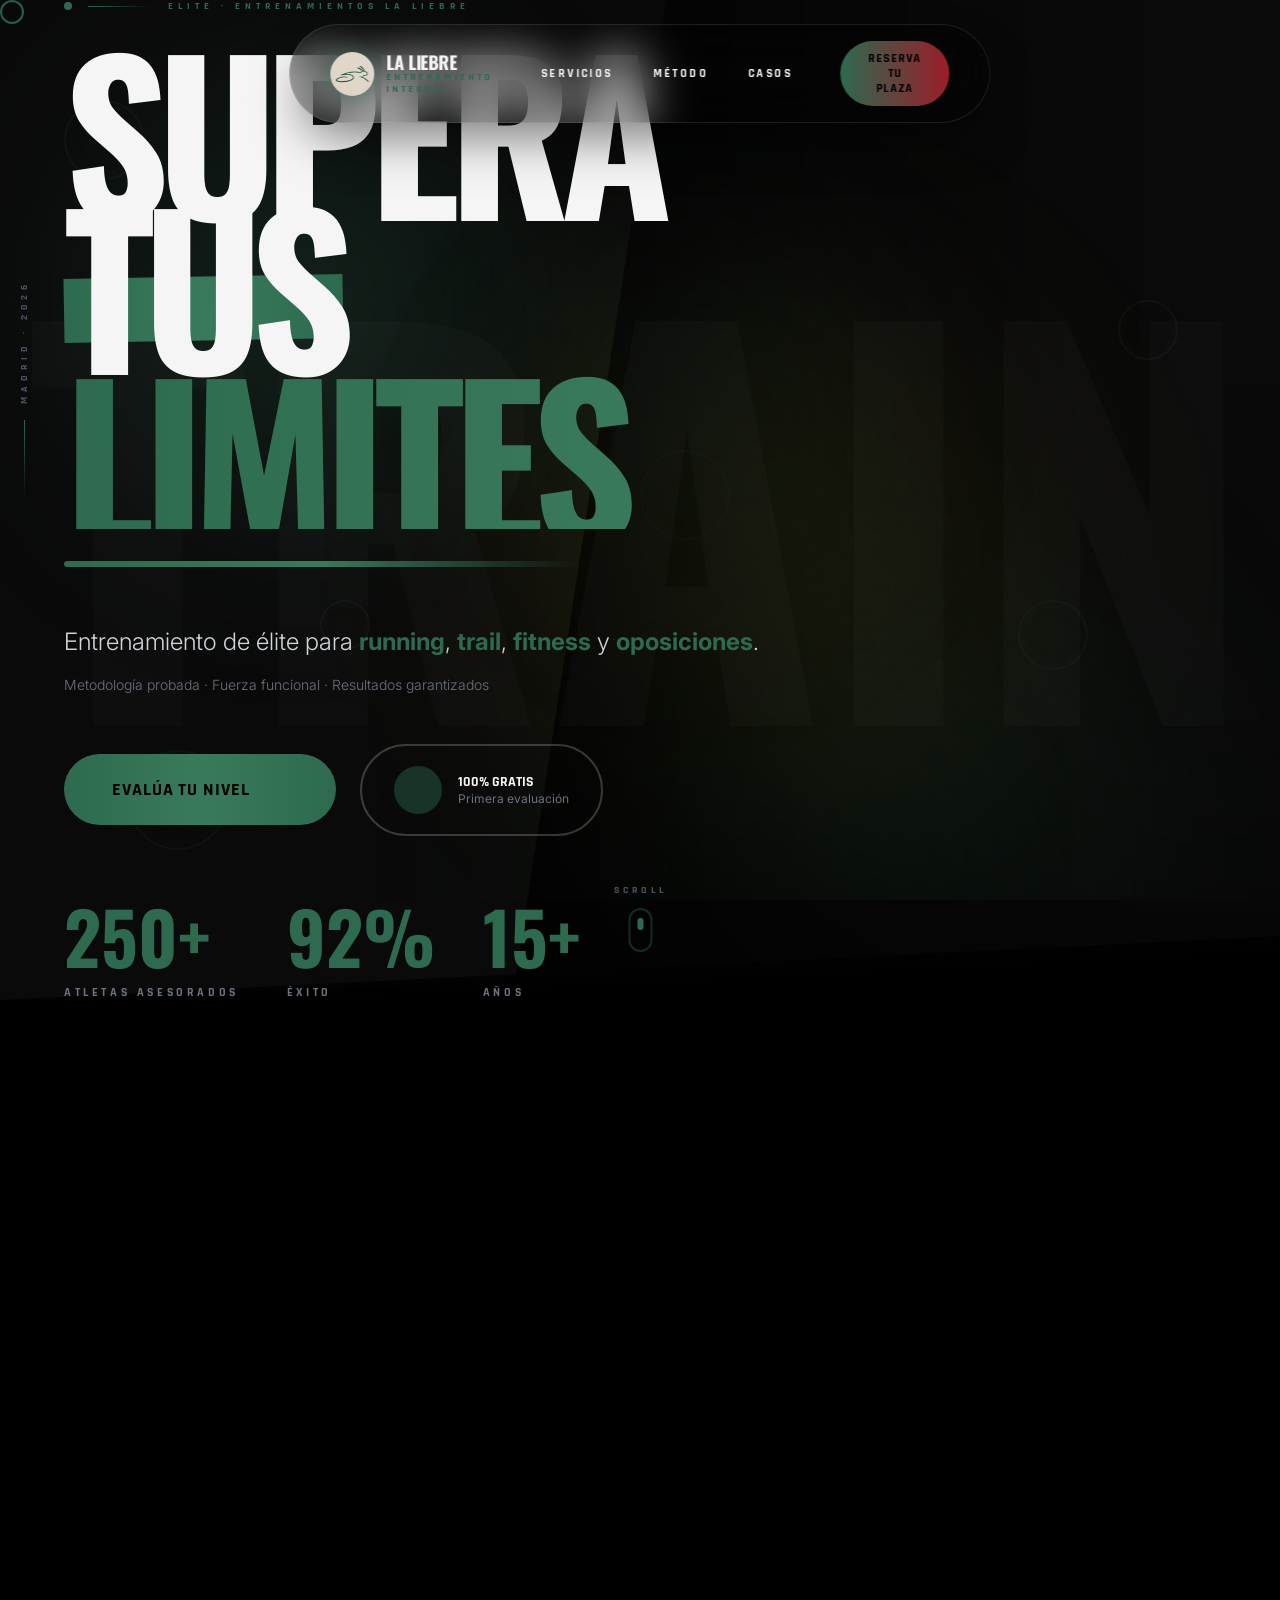
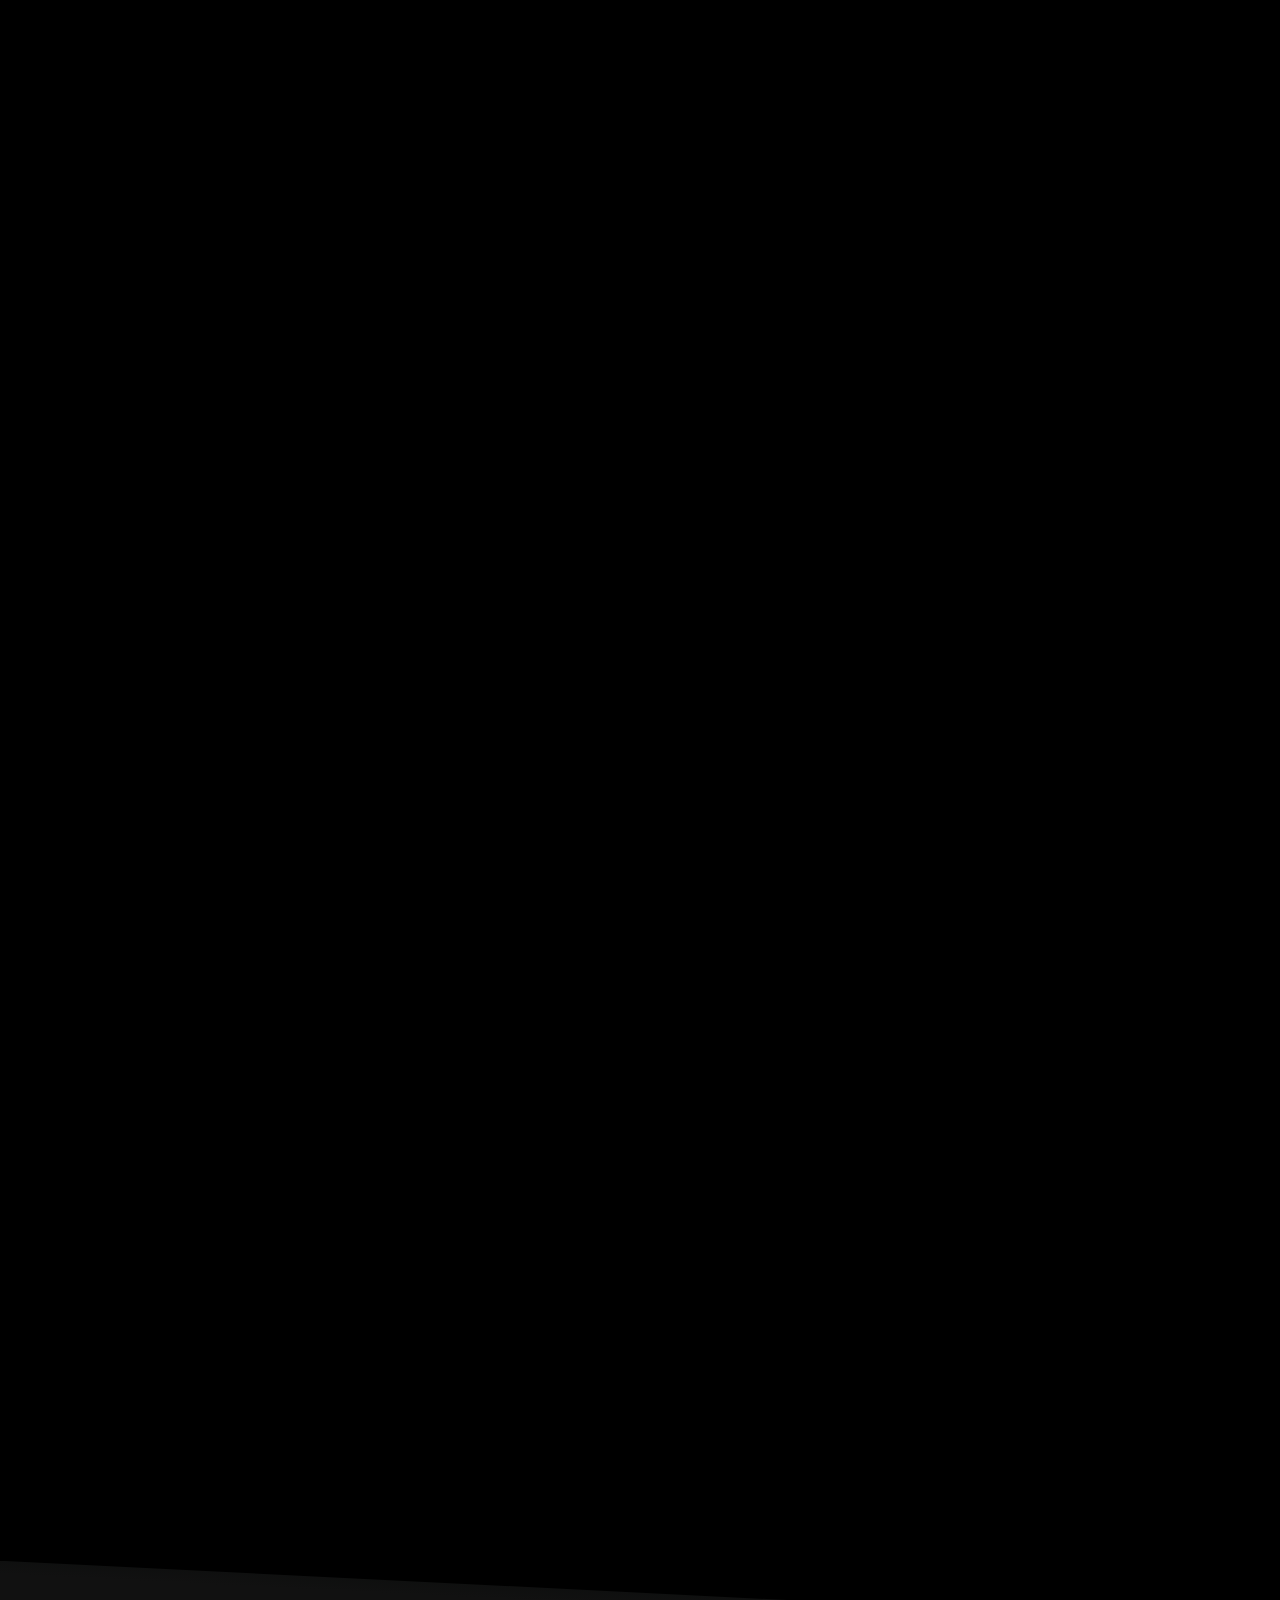
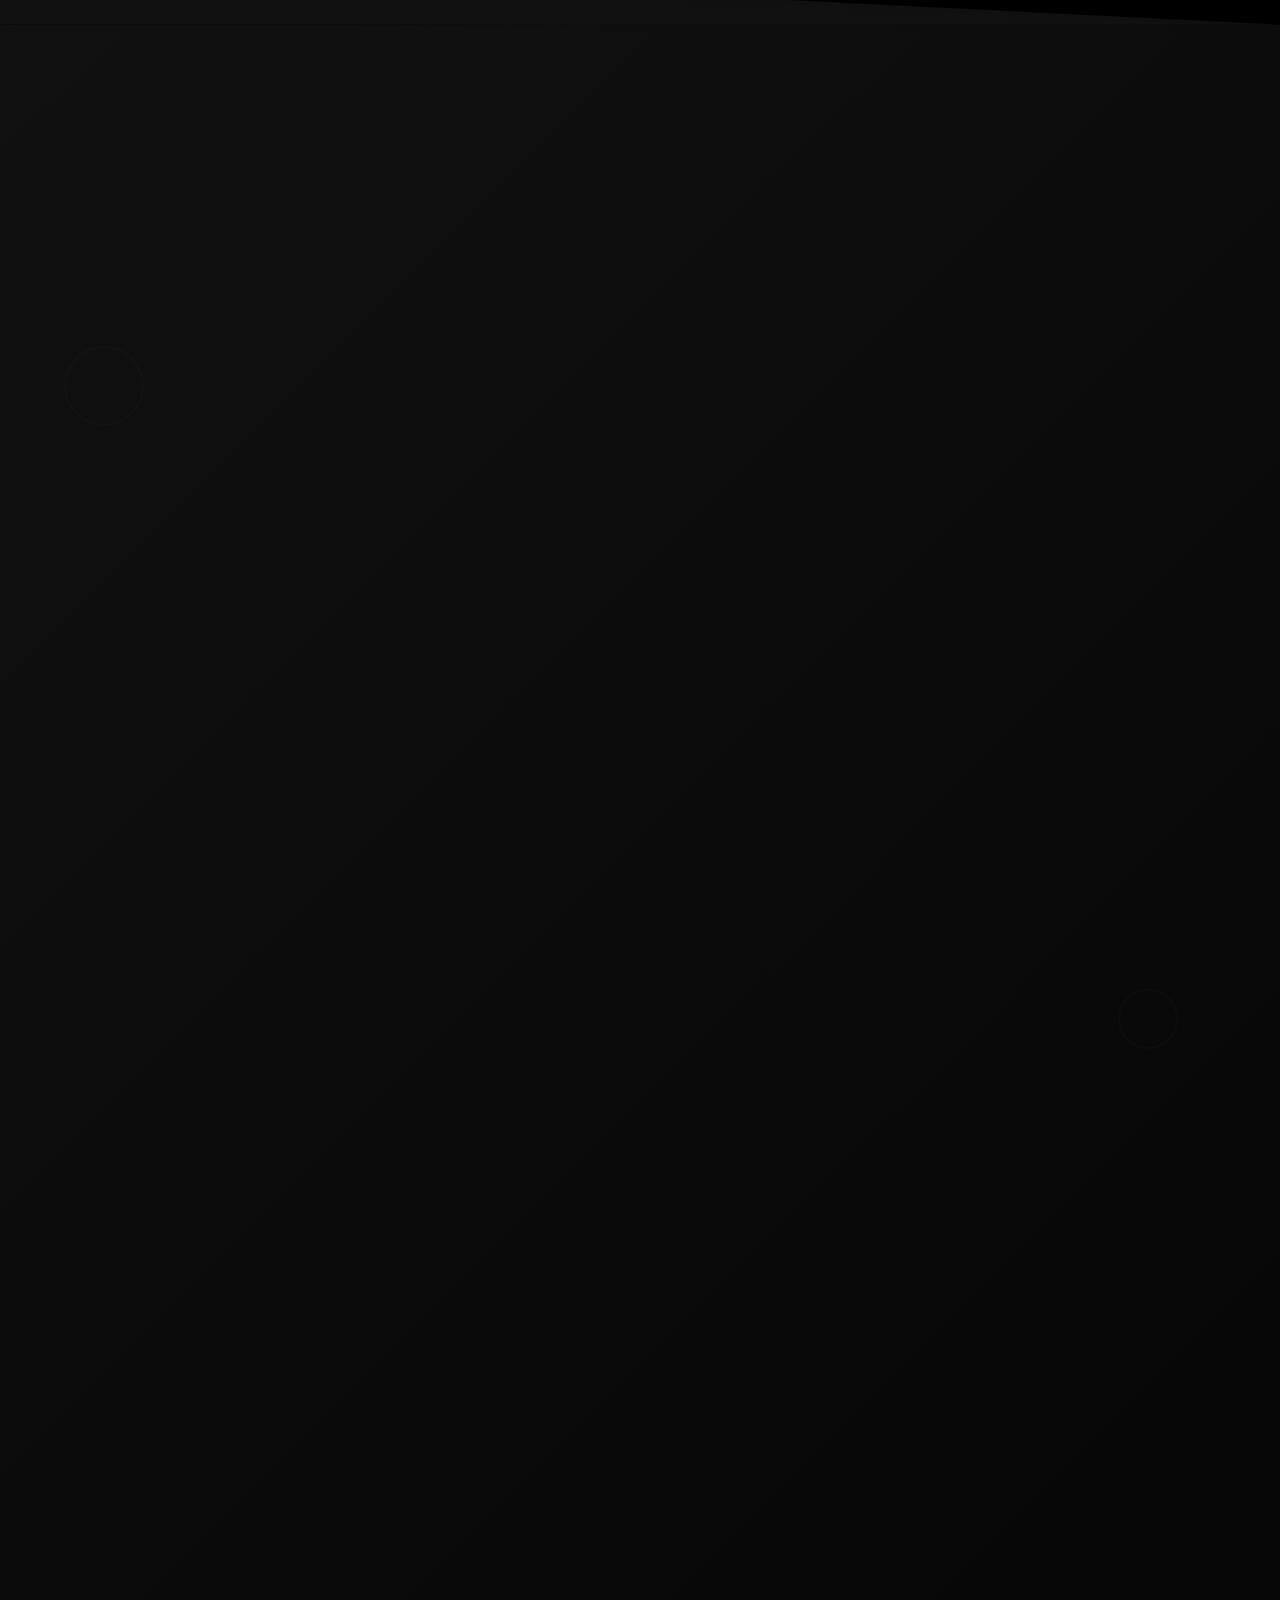
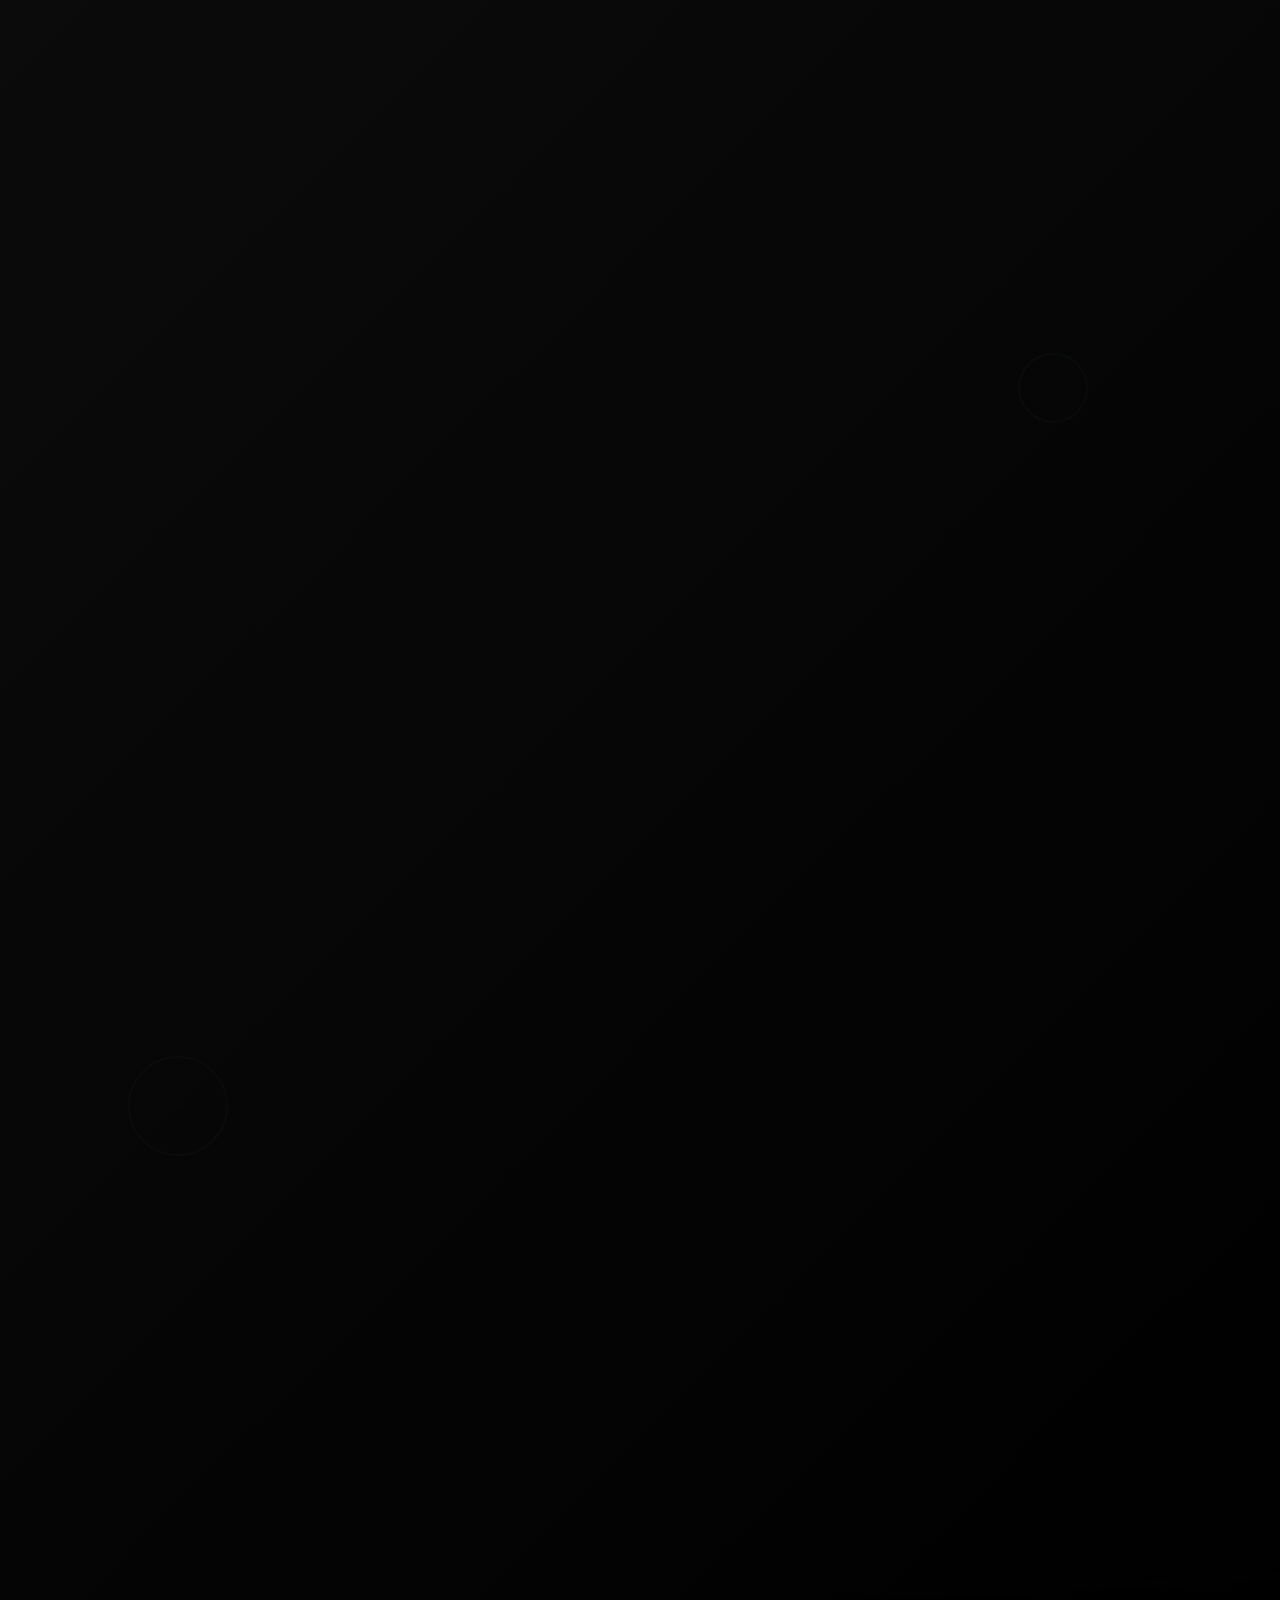
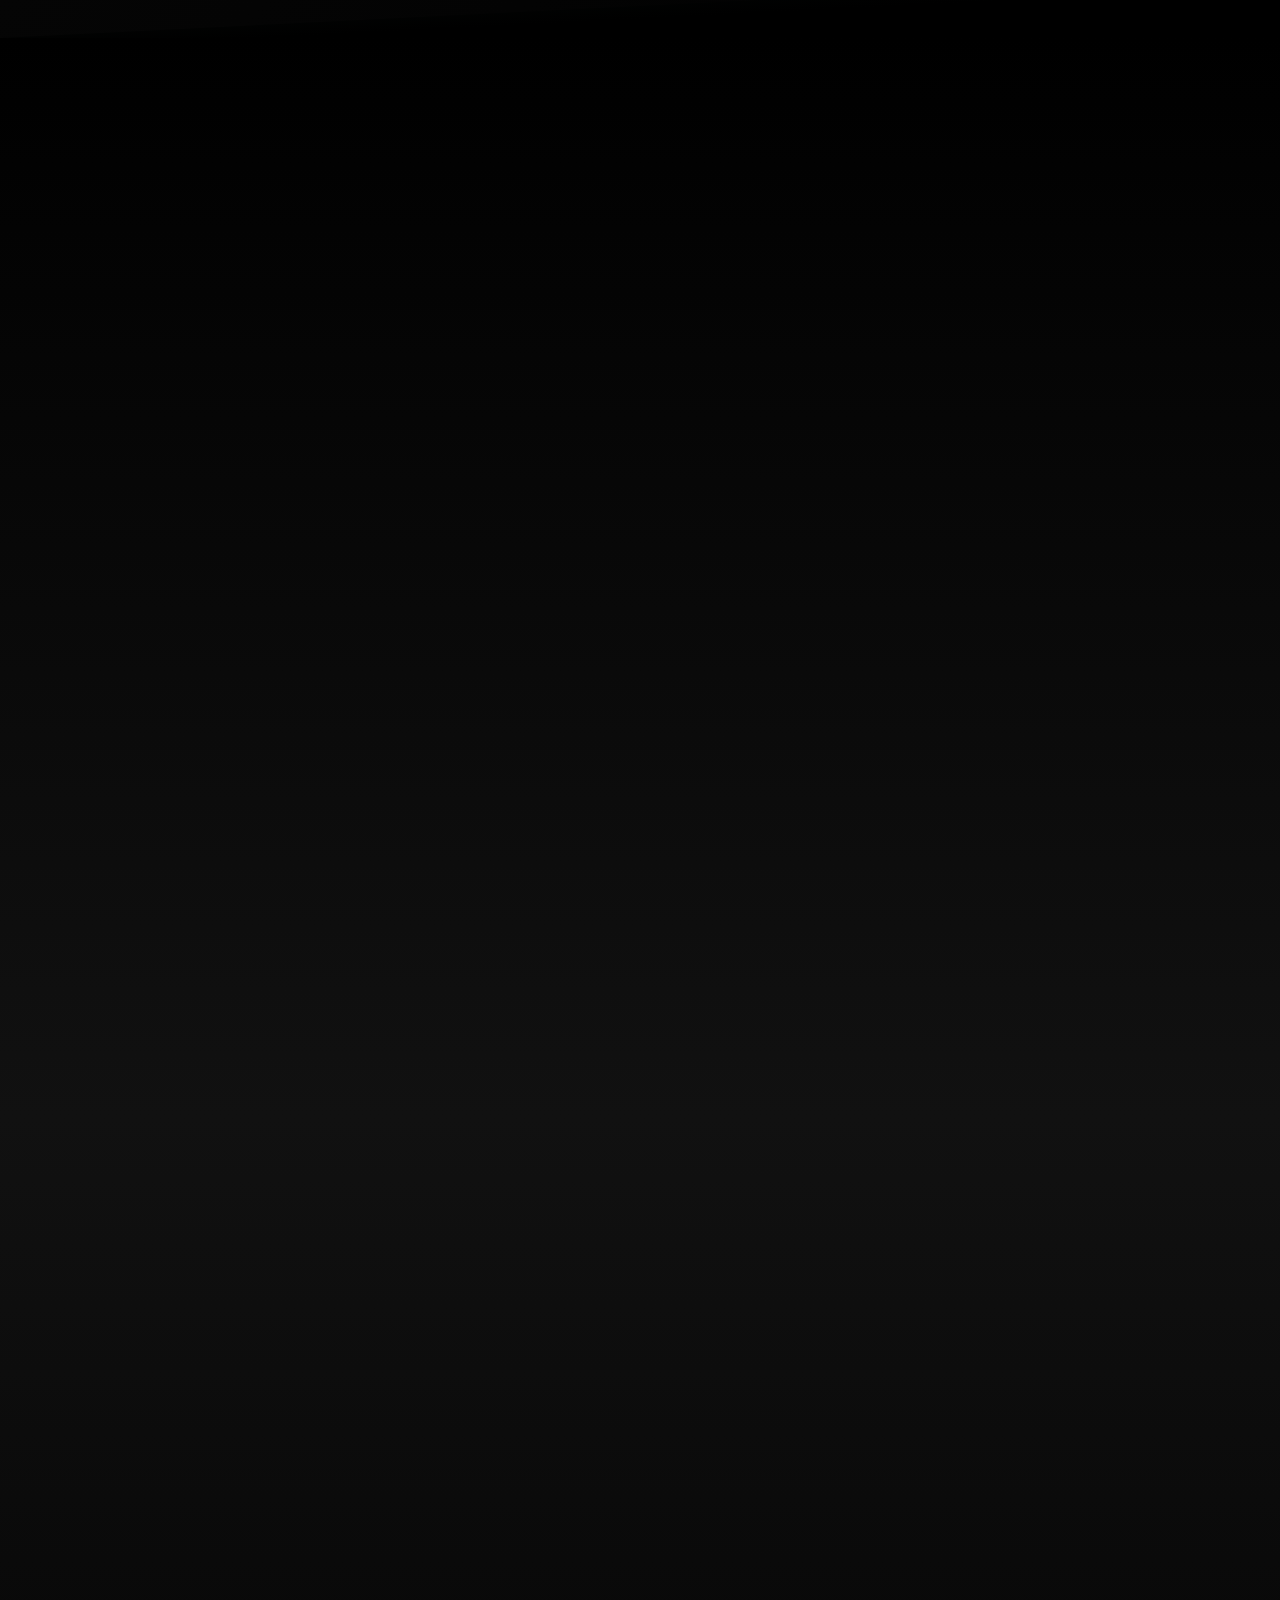
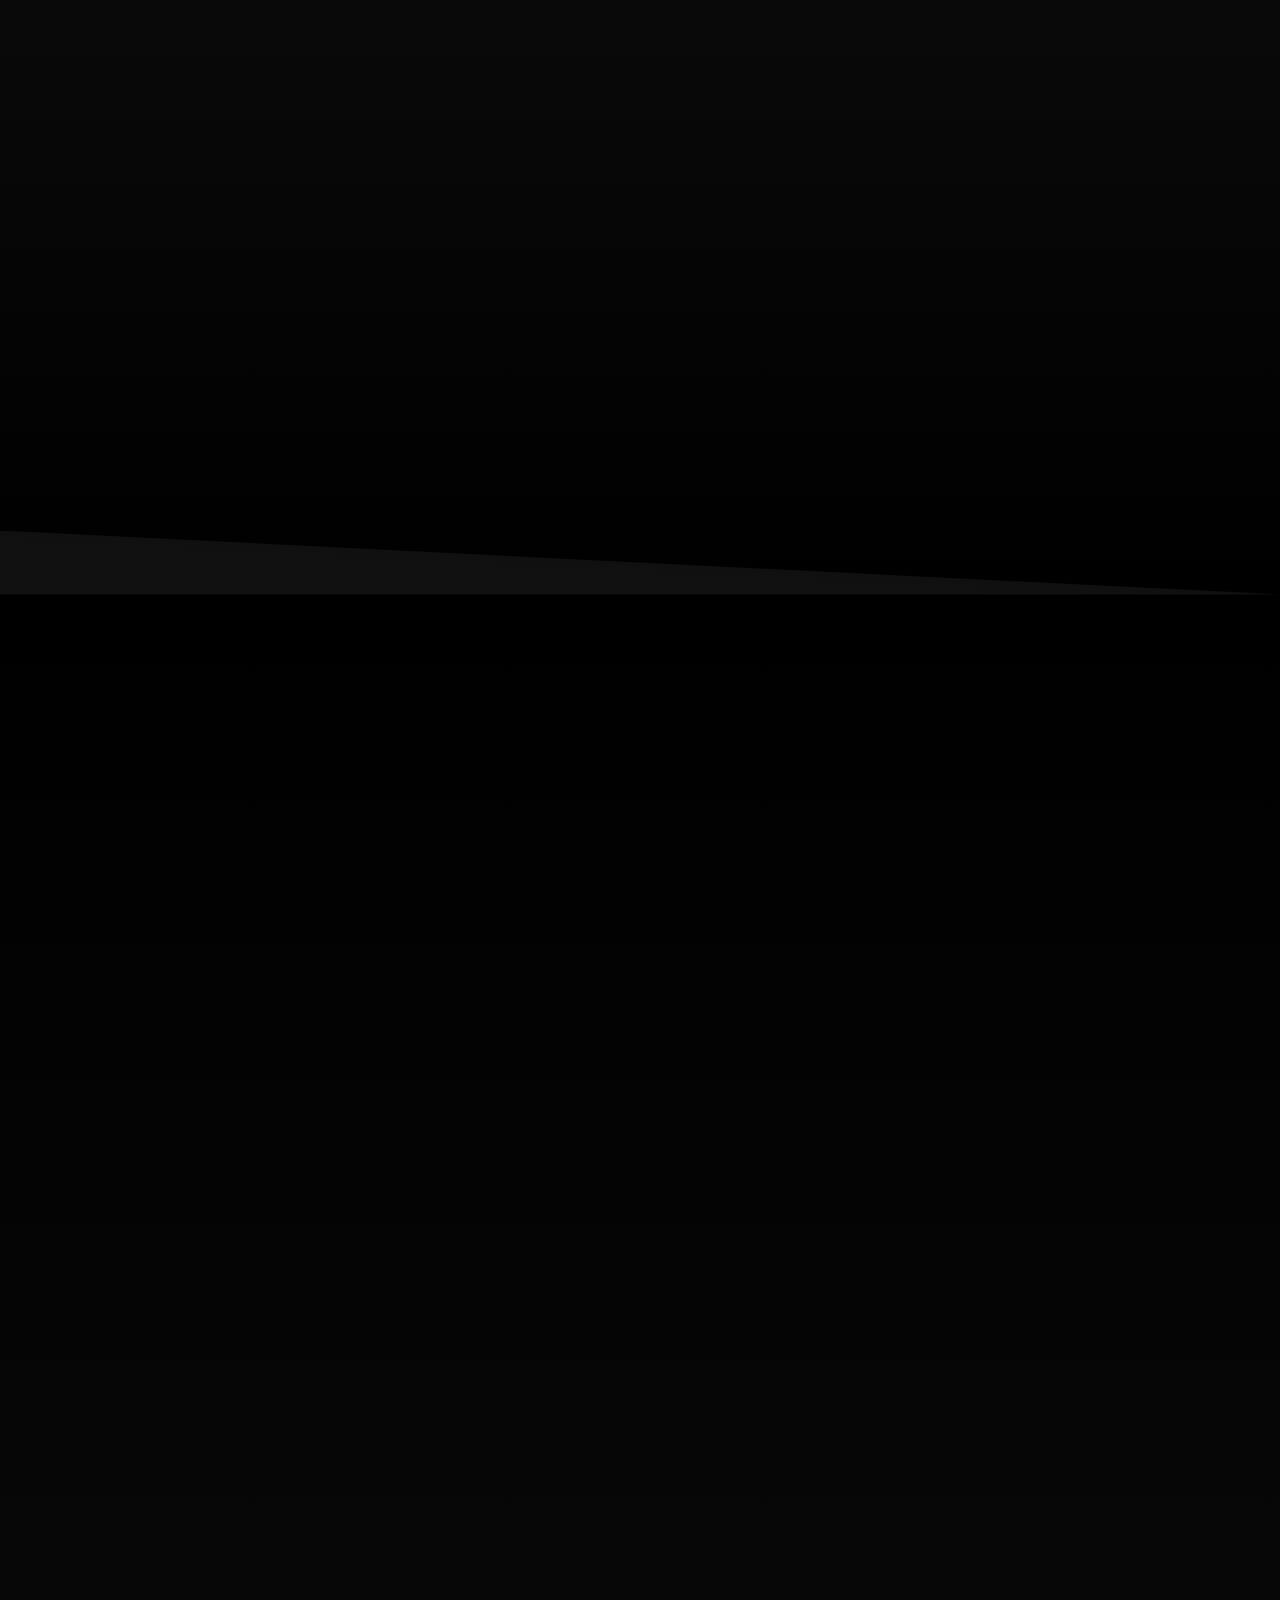
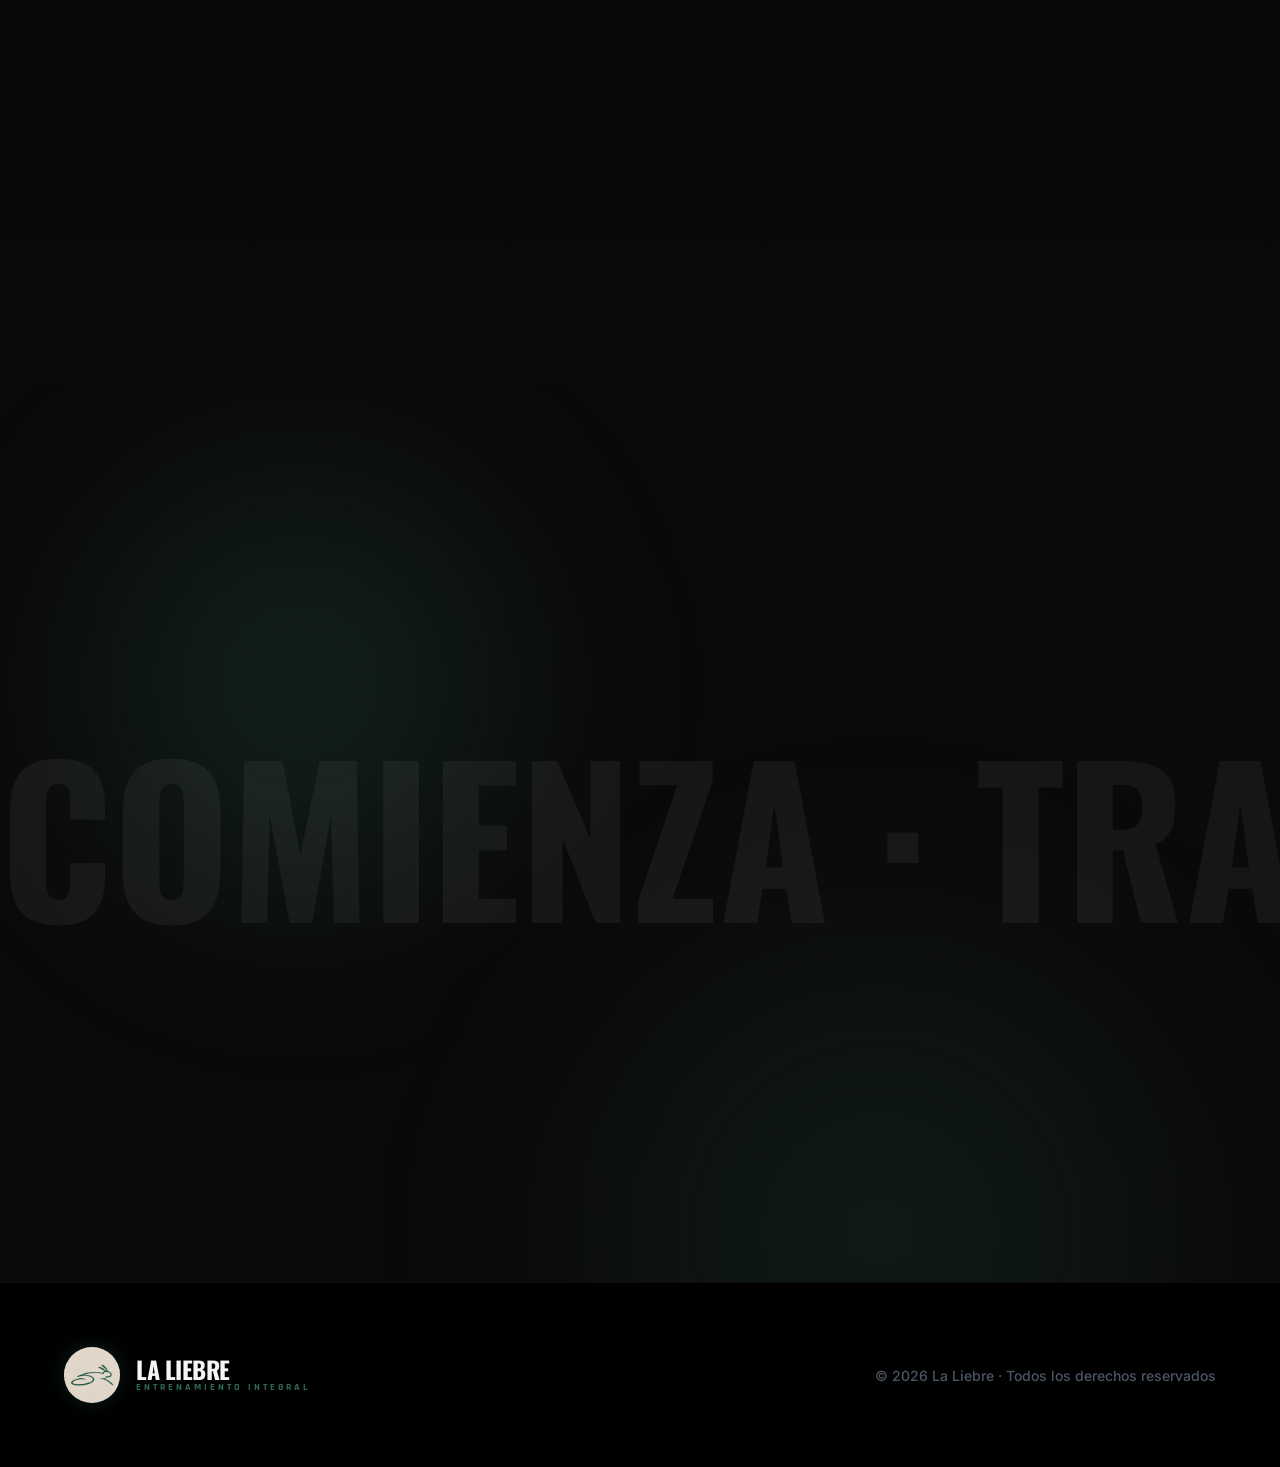
==== commit b88297ef: "Nuevos cambios" ====
--- a/index.html
+++ b/index.html
@@ -3,7 +3,7 @@
 <head>
   <meta charset="UTF-8" />
   <meta name="viewport" content="width=device-width, initial-scale=1.0" />
-  <title>Entrenamientos La Liebre</title>
+  <title>La Liebre - Entrenamiento Integral</title>
 
   <!-- Fuentes Google -->
   <link rel="preconnect" href="https://fonts.googleapis.com" />
@@ -15,7 +15,7 @@
 
   <!-- Estilos -->
   <link rel="stylesheet" href="styles.css" />
-  <link rel="icon" type="image/svg+xml" href="favicon.svg" />
+  <link rel="icon" type="image/png" href="favicon.png" />
 </head>
 <body>
 
@@ -130,10 +130,10 @@
 
         <!-- Botones -->
         <div class="hero-ctas">
-          <button class="btn-hero magnetic-btn">
+          <a href="contacto.html" class="btn-hero magnetic-btn">
             EVALÚA TU NIVEL
             <i data-lucide="arrow-right" style="width:22px;height:22px;"></i>
-          </button>
+          </a>
 
           <div class="btn-free">
             <div class="btn-free-icon">
@@ -317,12 +317,11 @@
           <span class="section-tag-text">MI METODOLOGÍA</span>
         </div>
         <h2 class="section-title">
-          DE LA<br>
-          <span class="text-gradient">EVALUACIÓN</span><br>
-          AL ÉXITO
+          MÉTODO<br>
+          <span class="text-gradient">LA LIEBRE</span><br>
         </h2>
         <p class="section-intro">
-          El <strong>Método La Liebre</strong> es un sistema de entrenamiento personalizado que combina análisis inicial, planificación estratégica y seguimiento continuo. Cuatro fases diseñadas para llevarte desde donde estás hasta donde quieres llegar, sin atajos y con resultados reales.
+          El <strong>Método La Liebre</strong> es un sistema de entrenamiento basado en la constancia y la inteligencia del esfuerzo: prioriza el volumen a ritmos suaves para construir una base sólida, aplica la regla 80/20 (la mayor parte del trabajo es aeróbico y una parte controlada de calidad) y complementa todo con sesiones de fuerza para mejorar el rendimiento y prevenir lesiones. No se trata de entrenar más duro, sino de entrenar mejor, acumulando trabajo de forma progresiva hasta dominar el ritmo y sostener el rendimiento en el tiempo.<br><br><strong>¿Por qué La Liebre?</strong><br>Porque la liebre representa dos ideas clave del rendimiento. Por un lado, como animal, simboliza la capacidad de correr rápido cuando realmente importa, sin desgastarse innecesariamente antes de tiempo. Por otro, como figura en carrera, la liebre es quien marca un ritmo constante y guía a los demás. Este método nace de esa combinación: aprender a controlar el esfuerzo, sostener el ritmo y reservar la velocidad para el momento exacto en el que marca la diferencia.
         </p>
       </div>
 
@@ -622,10 +621,10 @@
         <small>Sin compromiso · Sin permanencia · Resultados garantizados</small>
       </p>
 
-      <button class="btn-cta magnetic-btn">
+      <a href="contacto.html" class="btn-cta magnetic-btn">
         AGENDA EVALUACIÓN GRATIS
         <i data-lucide="arrow-right" style="width:28px;height:28px;"></i>
-      </button>
+      </a>
 
       <div class="cta-notes">
         <div class="cta-note"><div class="note-dot"></div>Respuesta en 24h-48h</div>
--- a/styles.css
+++ b/styles.css
@@ -186,6 +186,7 @@
 .nav-logo { display:flex; align-items:center; gap:12px; cursor:pointer; }
 .nav-logo-icon {
   width:44px; height:44px;
+  flex-shrink:0;
   background: linear-gradient(135deg, var(--primary), #3a7a5c, #2d6a4f);
   border-radius:50%;
   display:flex; align-items:center; justify-content:center;
@@ -253,14 +254,17 @@
 }
 .hero-image-wrap img {
   width:100%; height:100%; object-fit:cover;
+  transform: scale(1.08);
+  transform-origin: center center;
+  will-change: transform;
 }
 .hero-overlay-lr {
   position:absolute; inset:0;
-  background: linear-gradient(to right, #000 0%, rgba(0,0,0,0.7) 50%, transparent 100%);
+  background: linear-gradient(to right, rgba(0,0,0,0.7) 0%, rgba(0,0,0,0.28) 40%, transparent 82%);
 }
 .hero-overlay-bt {
   position:absolute; inset:0;
-  background: linear-gradient(to top, #000 0%, transparent 50%);
+  background: linear-gradient(to top, rgba(0,0,0,0.42) 0%, rgba(0,0,0,0.1) 24%, transparent 62%);
 }
 
 /* Texto gigante giratorio de fondo */
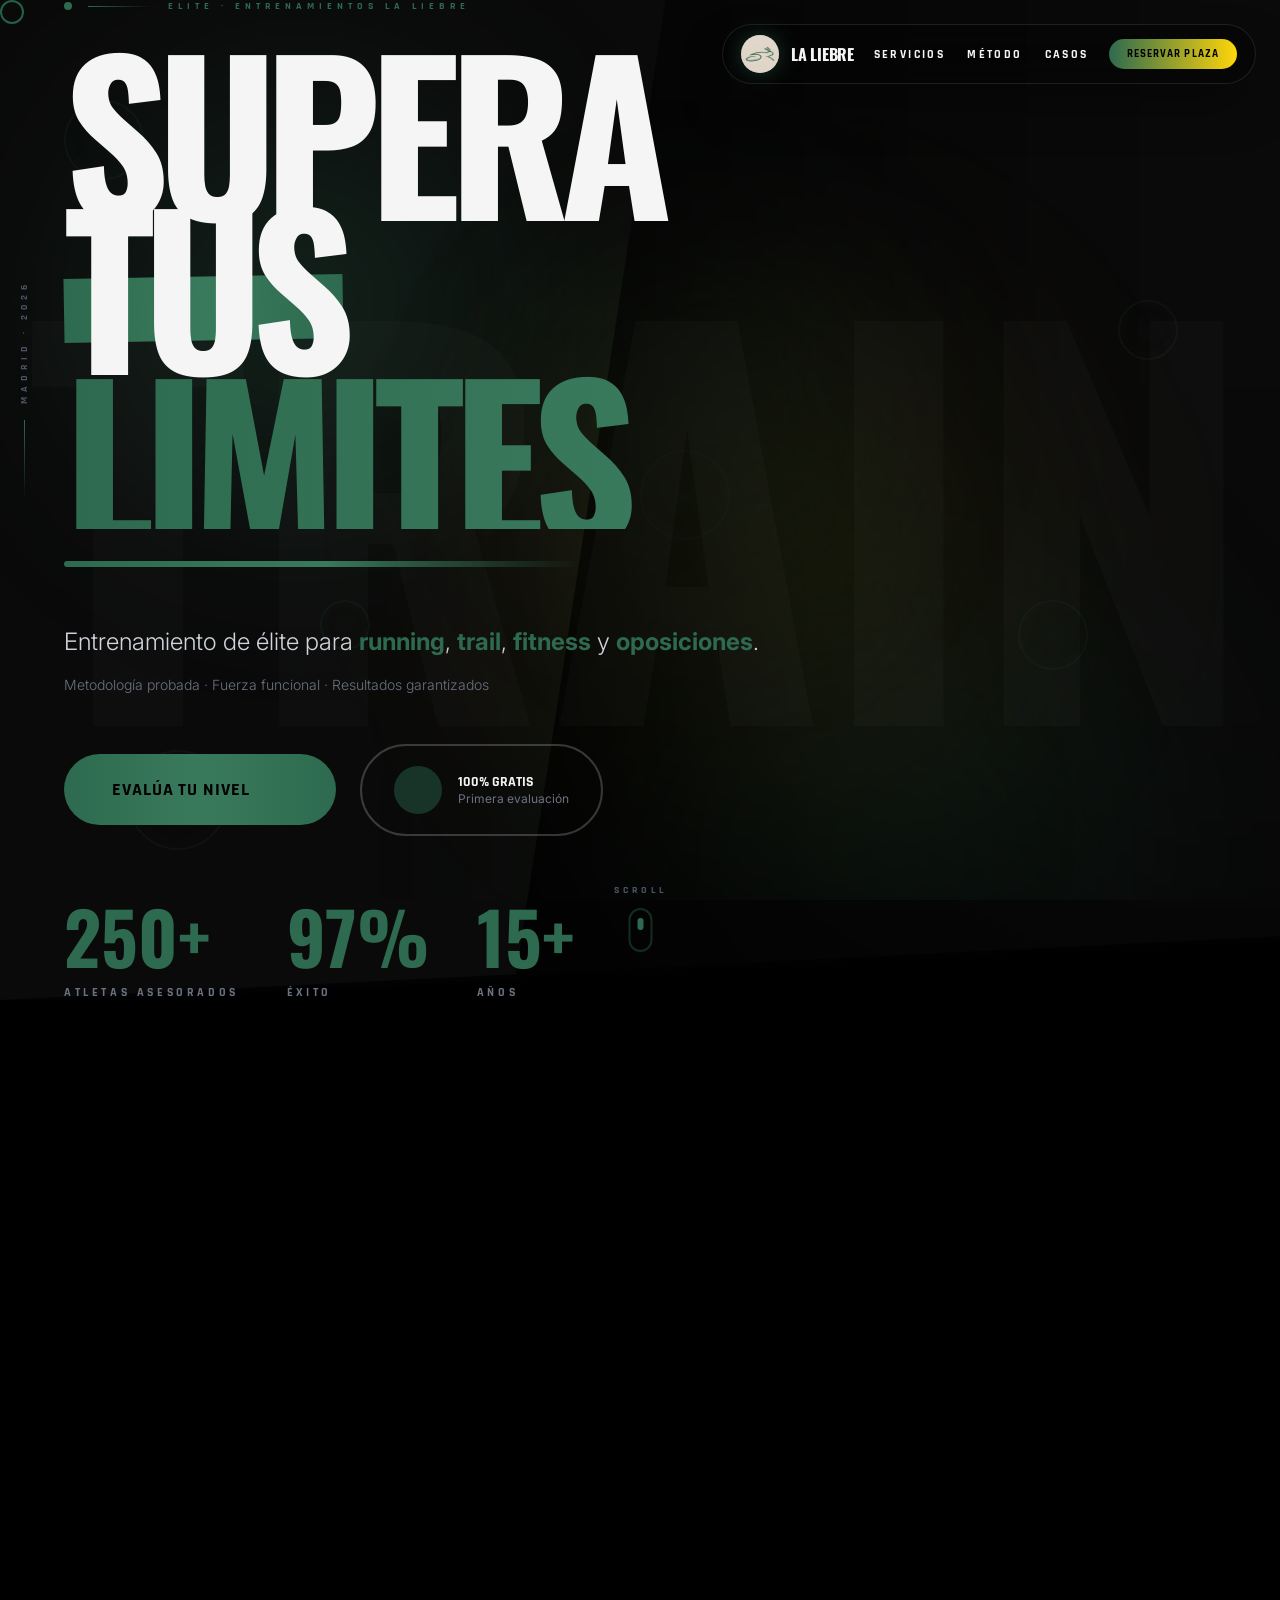
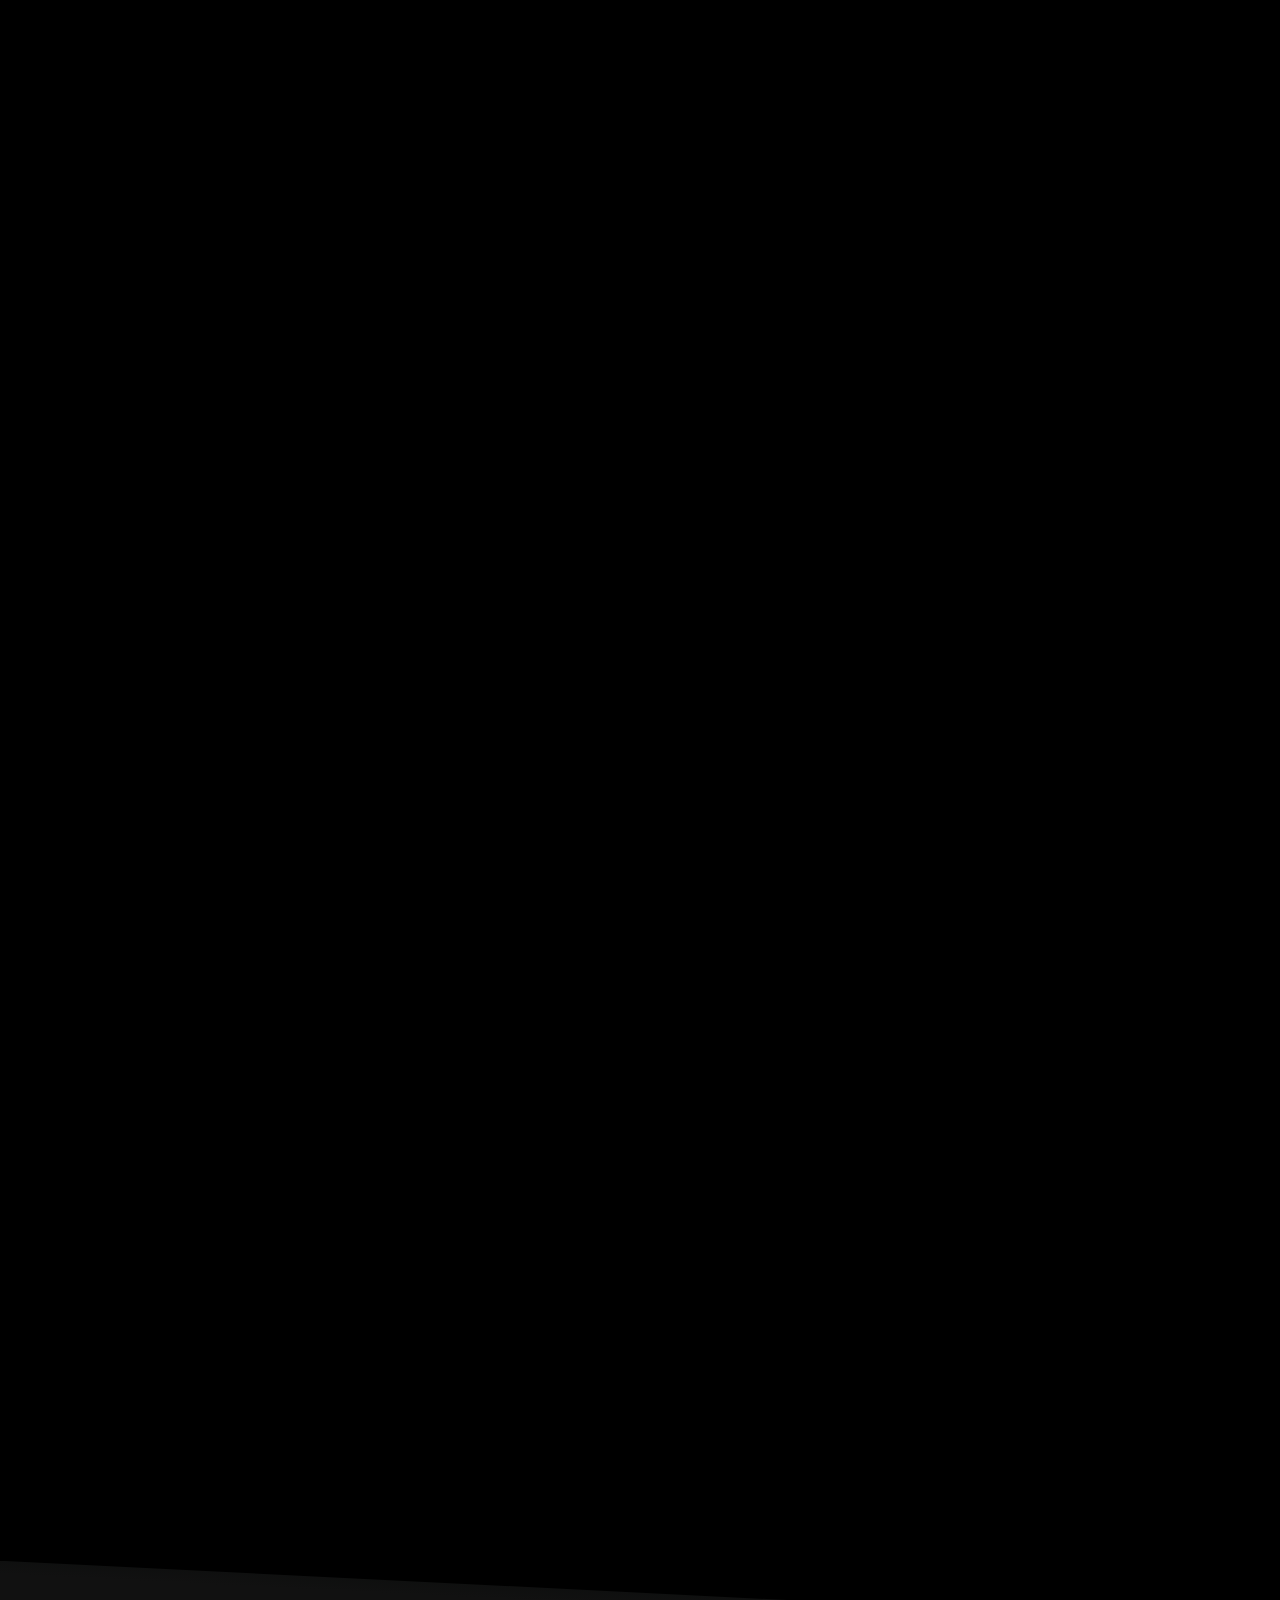
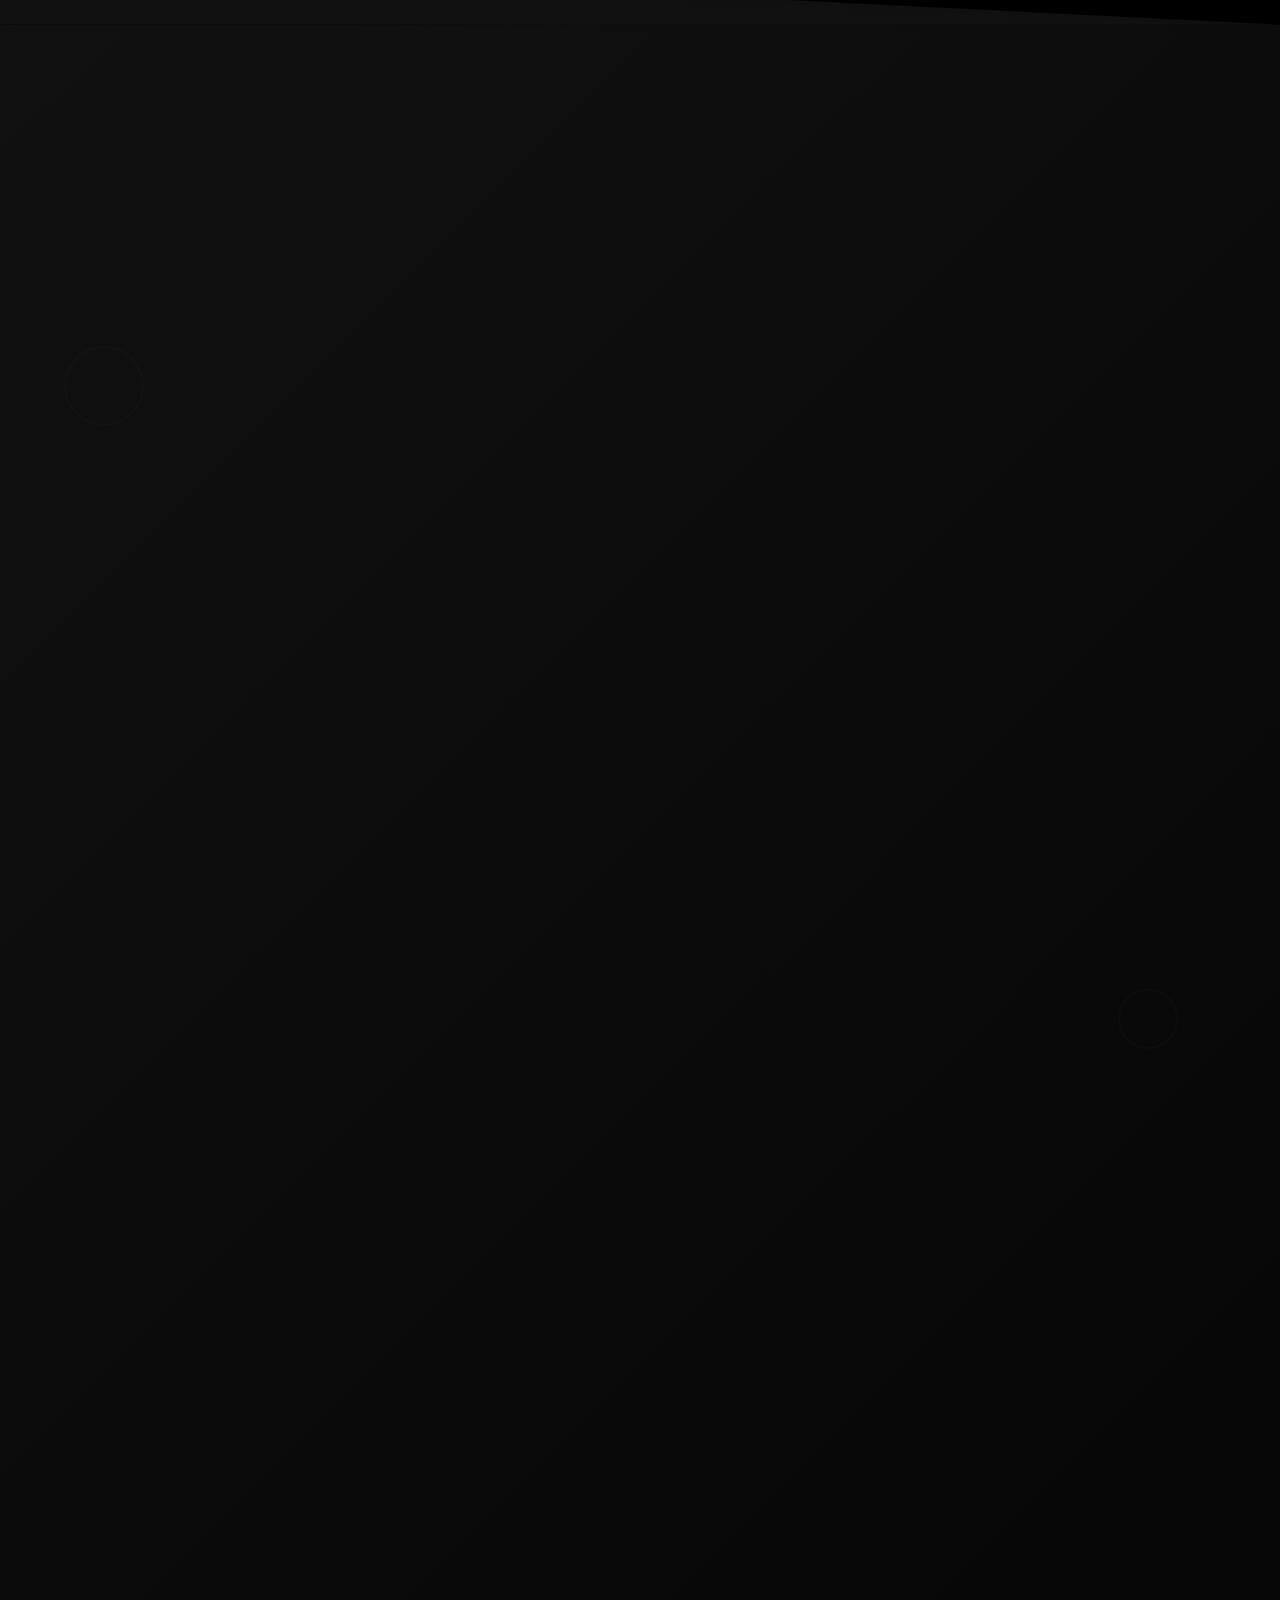
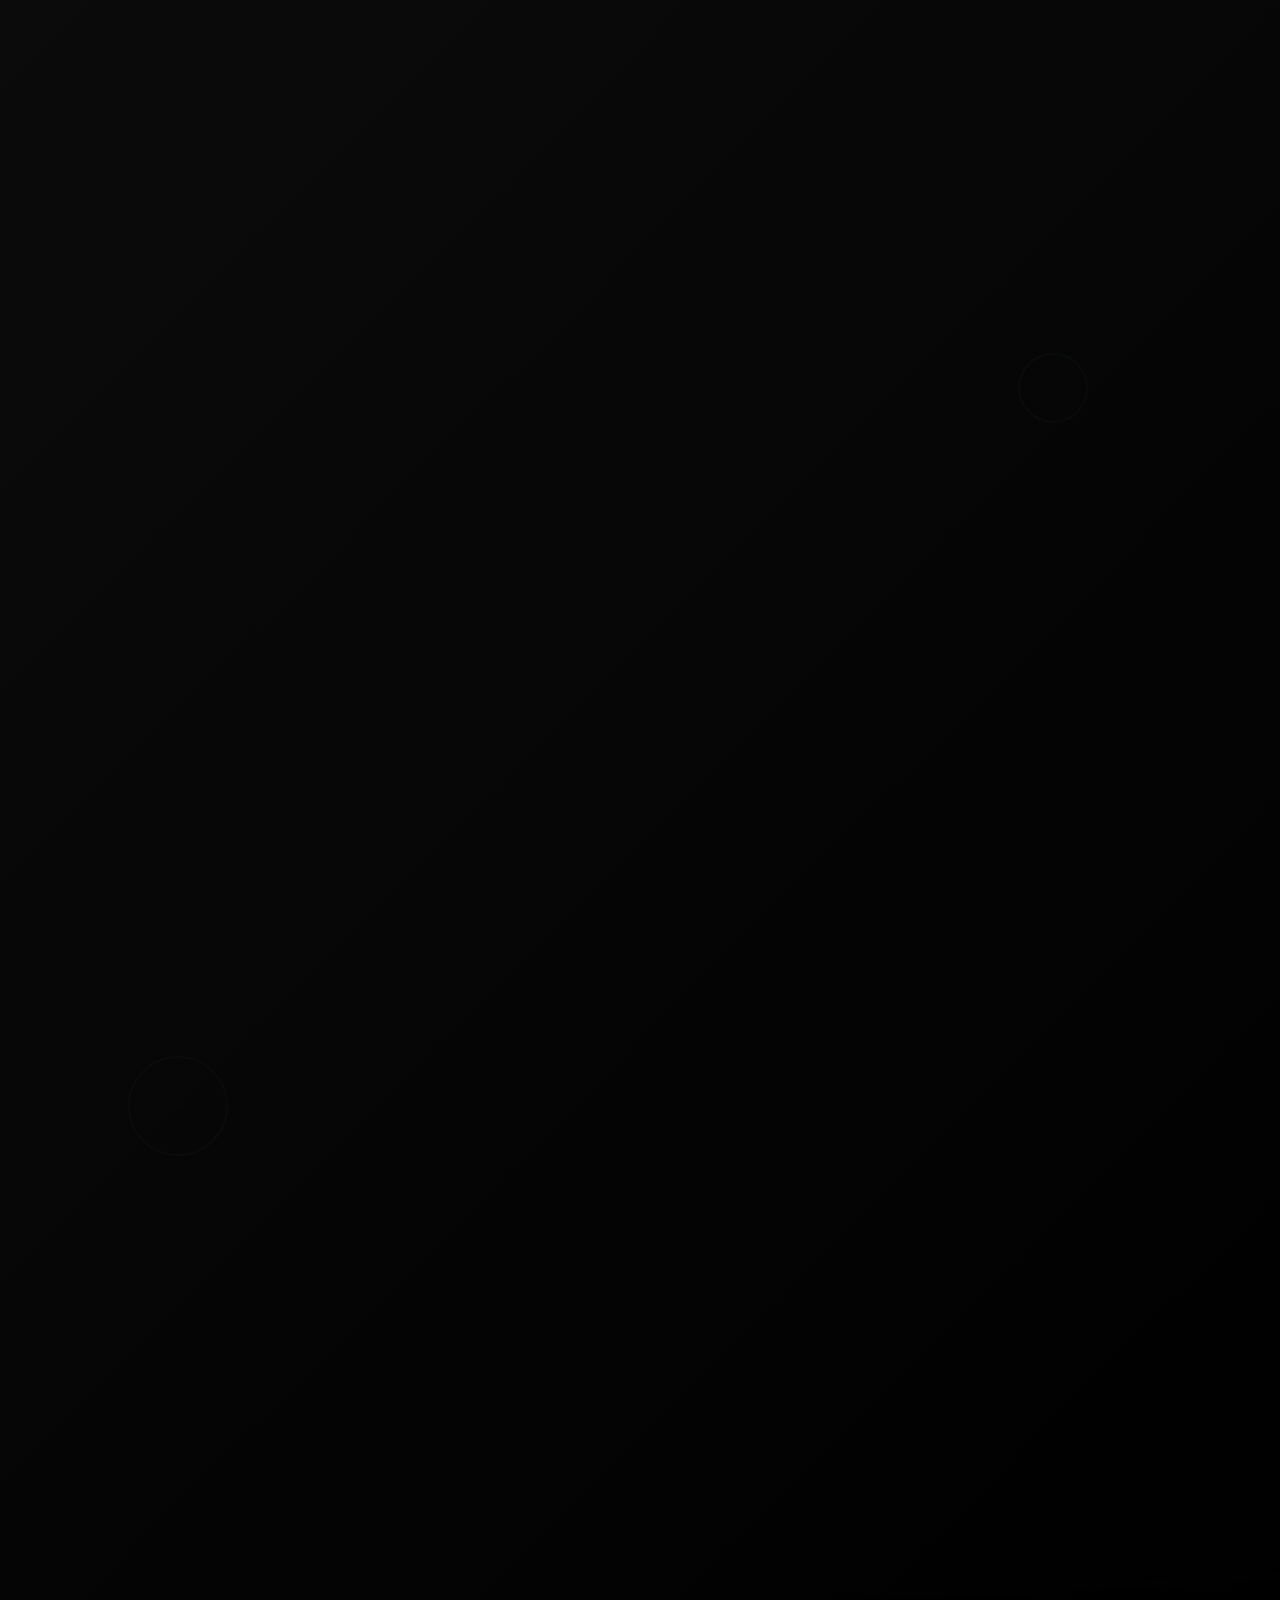
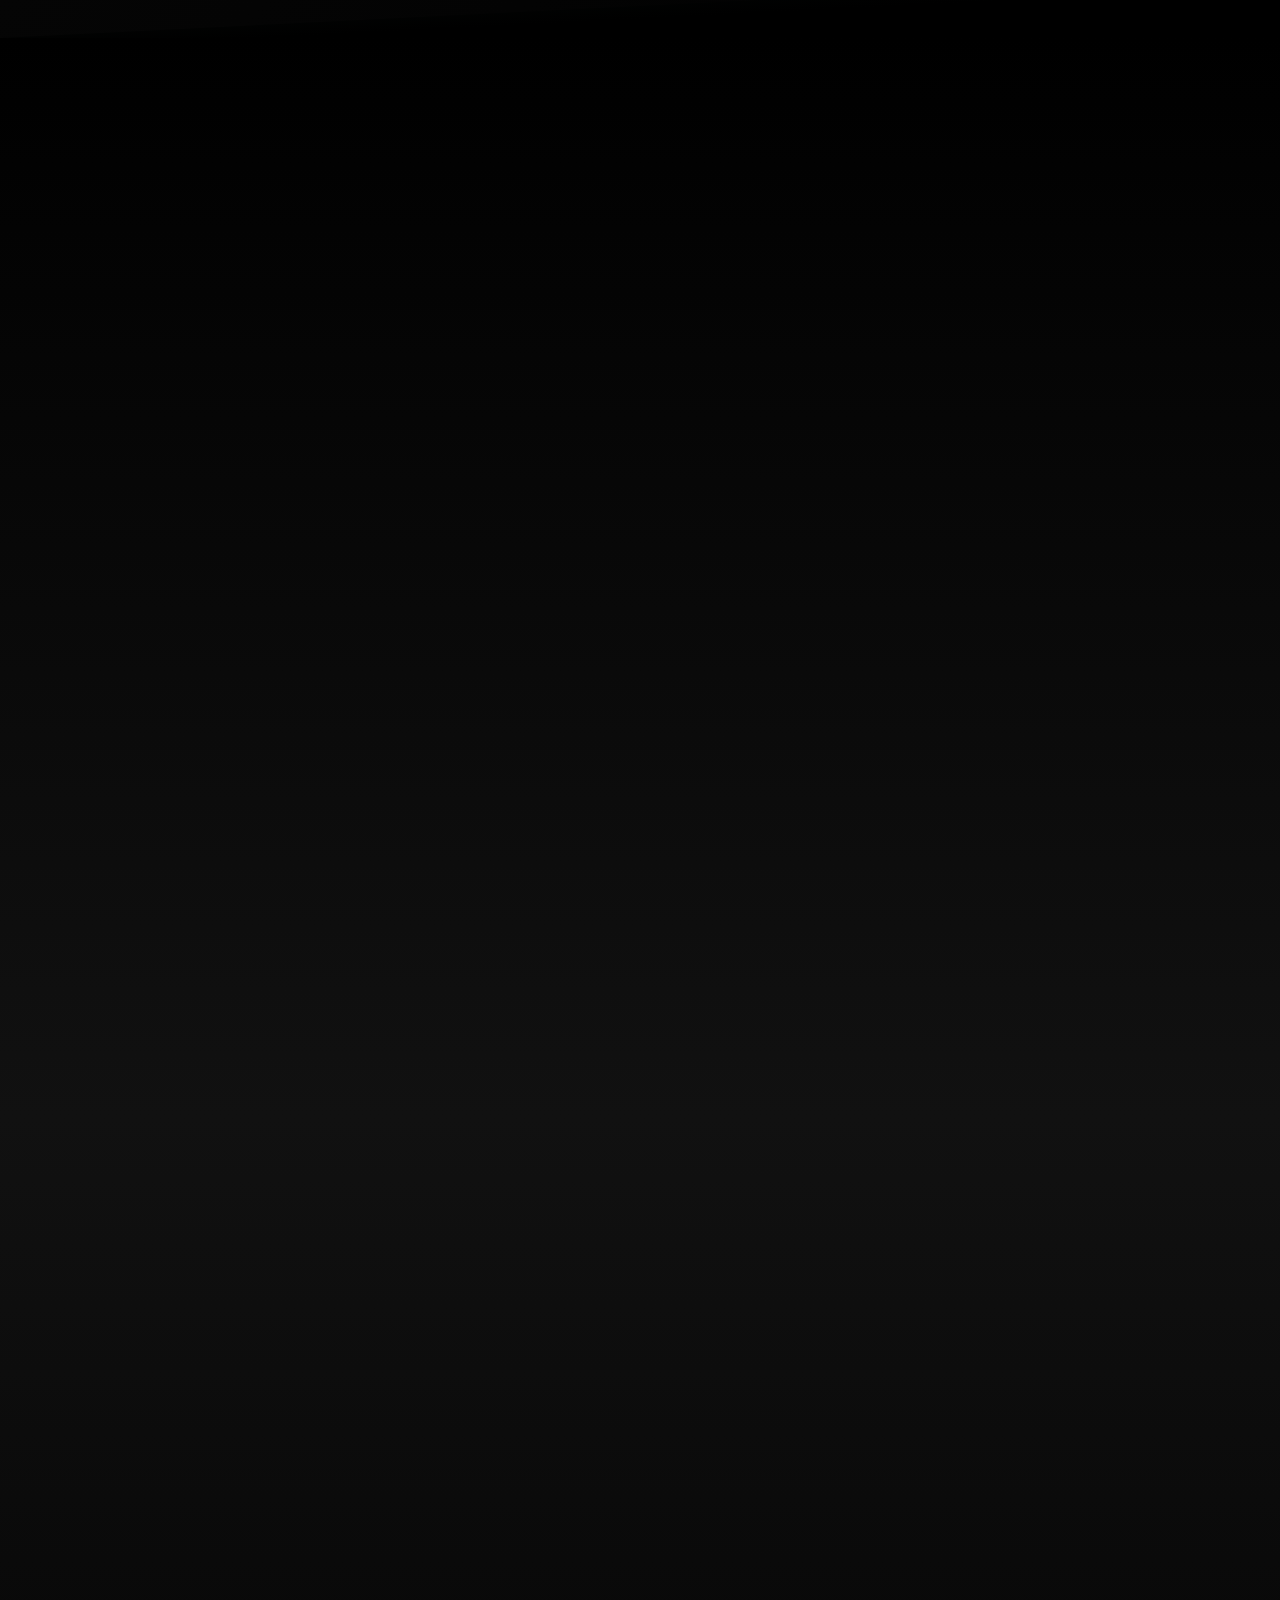
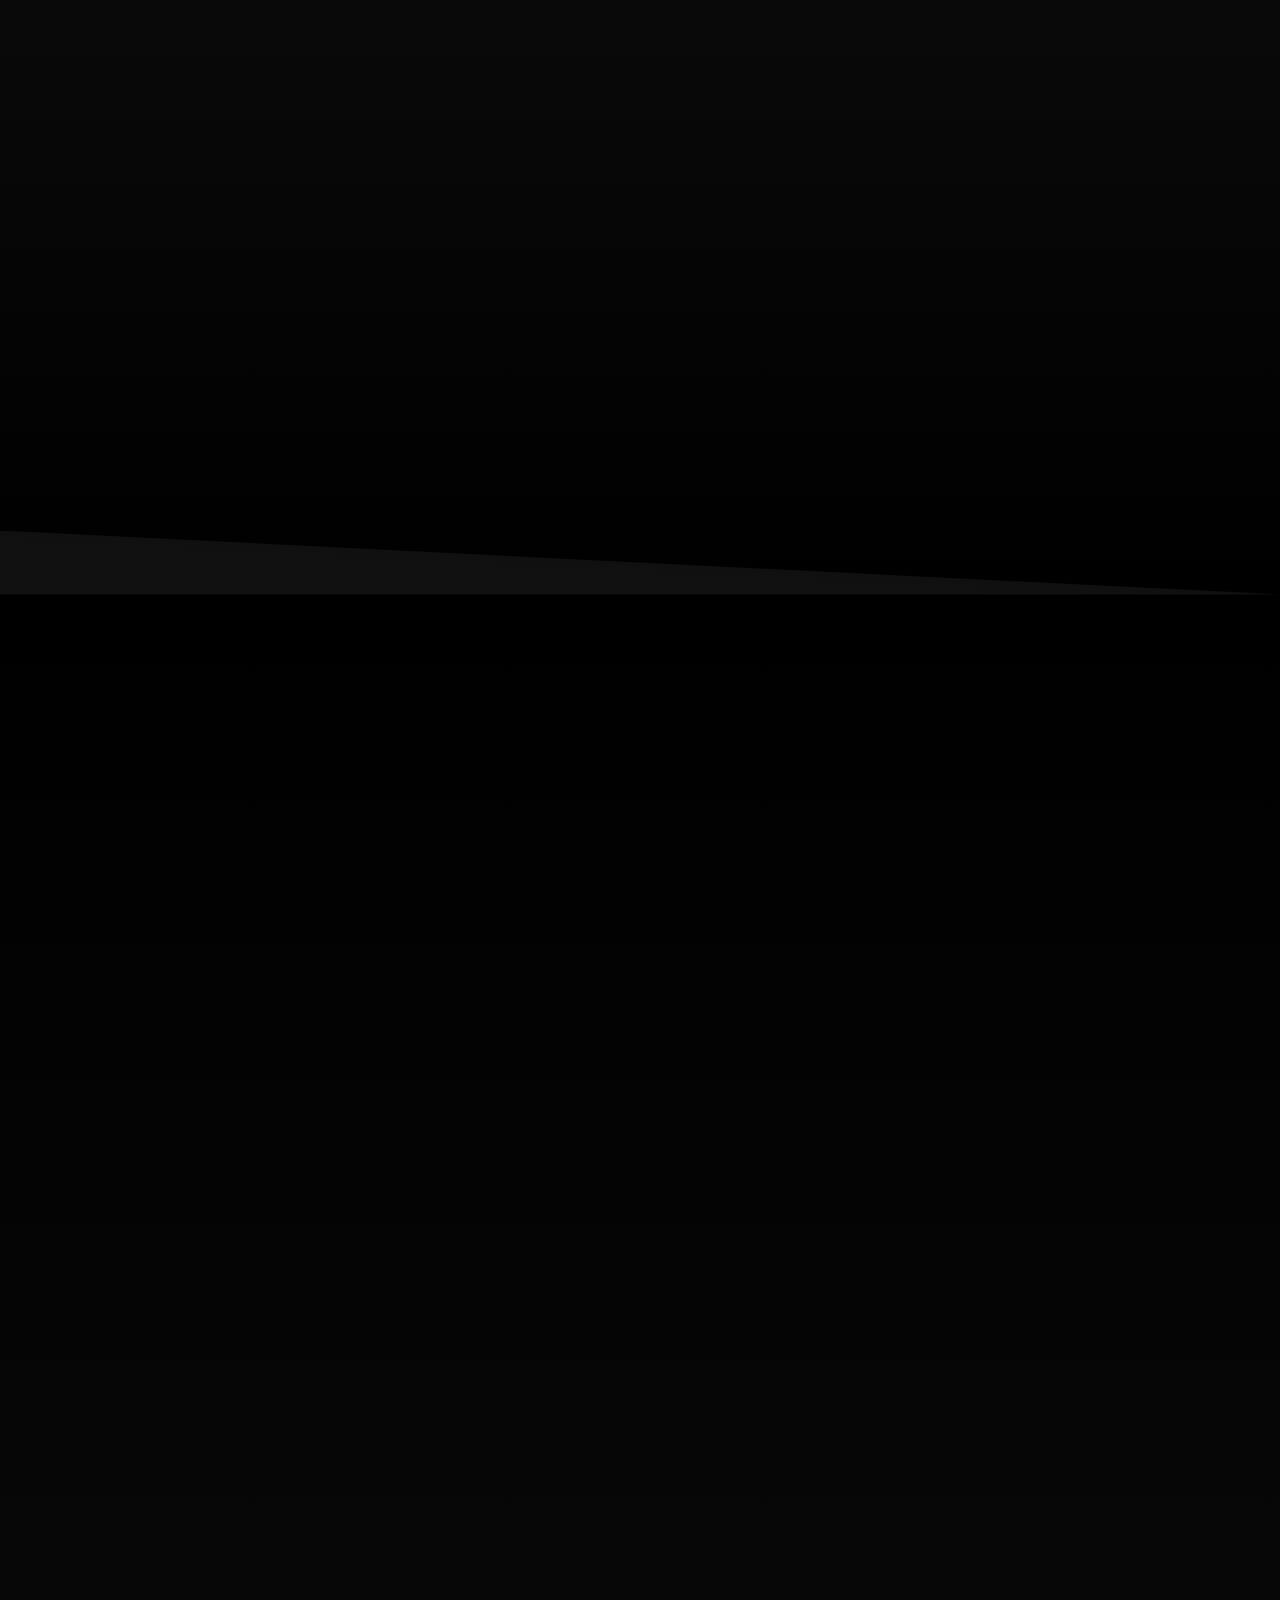
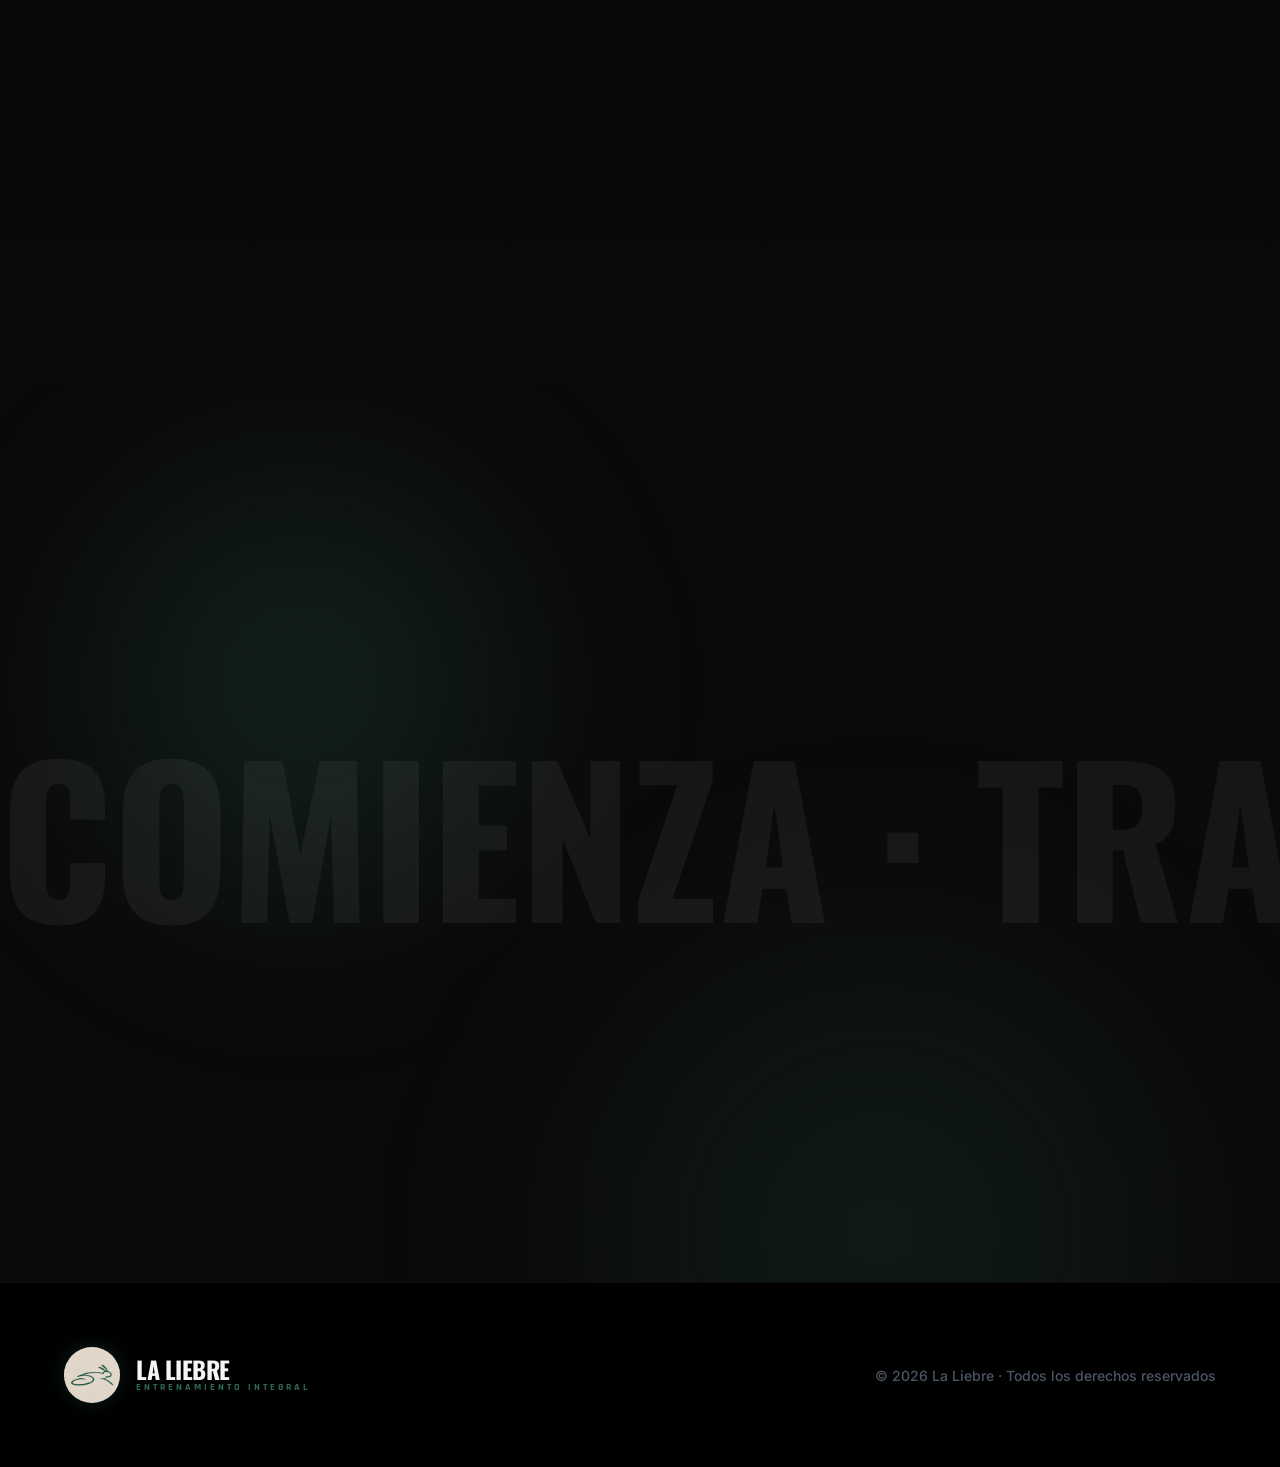
==== commit 63351067: "Cambios laptop" ====
--- a/index.html
+++ b/index.html
@@ -57,7 +57,7 @@
         <a href="#casos"     class="nav-link">CASOS</a>
       </div>
 
-      <a href="contacto.html"><button class="btn-primary magnetic-btn">RESERVA TU PLAZA</button></a>
+      <a href="contacto.html"><button class="btn-primary magnetic-btn">RESERVAR PLAZA</button></a>
     </div>
   </nav>
 
@@ -154,7 +154,7 @@
             <span class="stat-label">Atletas asesorados</span>
           </div>
           <div>
-            <span class="stat-value" data-counter="92" data-suffix="%">92%</span>
+            <span class="stat-value" data-counter="97" data-suffix="%">97%</span>
             <span class="stat-label">Éxito</span>
           </div>
           <div>
@@ -192,7 +192,7 @@
             <span class="section-tag-text">ESPECIALIDADES</span>
           </div>
           <h2 class="section-title">
-            ENTRENO<br>
+            Entreno<br>
             <span class="text-gradient">TU OBJETIVO</span>
           </h2>
           <div style="height:6px;background:linear-gradient(to right,var(--primary),#9b1d2a,transparent);border-radius:9999px;width:75%;margin-top:40px;"></div>
@@ -317,7 +317,7 @@
           <span class="section-tag-text">MI METODOLOGÍA</span>
         </div>
         <h2 class="section-title">
-          MÉTODO<br>
+          Método<br>
           <span class="text-gradient">LA LIEBRE</span><br>
         </h2>
         <p class="section-intro">
@@ -362,7 +362,7 @@
               <i data-lucide="trending-up" style="width:40px;height:40px;color:var(--primary);"></i>
             </div>
             <h3 class="method-title">SEGUIMIENTO</h3>
-            <p class="method-desc">Monitorización online constante de tu progreso con ajustes en tiempo real según tu evolución.</p>
+            <p class="method-desc">Monitorización online constante por la aplicación Trainerplan de tu progreso con ajustes en tiempo real según tu evolución.</p>
           </div>
         </div>
 
@@ -482,15 +482,6 @@
   <section id="resultados">
     <div class="section-inner">
 
-      <div class="section-tag reveal">
-        <div class="section-tag-line"></div>
-        <span class="section-tag-text">TRANSFORMACIONES REALES</span>
-      </div>
-      <h2 class="section-title reveal" style="margin-bottom:80px;">
-        NÚMEROS QUE<br>
-        <span class="text-gradient">NO MIENTEN</span>
-      </h2>
-
       <!-- Perfil del entrenador -->
       <div class="trainer-profile reveal">
         <div class="trainer-photo">
@@ -525,6 +516,15 @@
         </div>
       </div>
 
+      <div class="section-tag reveal" style="margin-top:80px;">
+        <div class="section-tag-line"></div>
+        <span class="section-tag-text">TRANSFORMACIONES REALES</span>
+      </div>
+      <h2 class="section-title reveal" style="margin-bottom:80px;">
+        NÚMEROS QUE<br>
+        <span class="text-gradient">NO MIENTEN</span>
+      </h2>
+
       <!-- Métricas antes / después -->
       <div class="results-grid reveal">
 
--- a/styles.css
+++ b/styles.css
@@ -161,7 +161,7 @@
   left: 50%;
   transform: translateX(-50%) translateY(0);
   z-index: 50;
-  padding: 16px 40px;
+  padding: 10px 18px;
   background: rgba(0,0,0,0.3);
   backdrop-filter: blur(24px);
   -webkit-backdrop-filter: blur(24px);
@@ -180,12 +180,29 @@
   from { transform:translateX(-50%) translateY(-100px); opacity:0 }
   to   { transform:translateX(-50%) translateY(0);      opacity:1 }
 }
-.nav-inner { display:flex; align-items:center; gap:48px; }
+@media(min-width:768px){
+  #main-nav {
+    top:24px;
+    right:24px;
+    bottom:auto;
+    left:auto;
+    transform:translateY(0);
+    animation:slideDownRight 0.8s cubic-bezier(0.22,1,0.36,1) 0.3s both;
+  }
+  #main-nav.nav-hidden {
+    transform:translateY(calc(-100% - 40px));
+  }
+}
+@keyframes slideDownRight {
+  from { transform:translateY(-100px); opacity:0 }
+  to   { transform:translateY(0);      opacity:1 }
+}
+.nav-inner { display:flex; align-items:center; gap:20px; }
 
 /* Logo */
 .nav-logo { display:flex; align-items:center; gap:12px; cursor:pointer; }
 .nav-logo-icon {
-  width:44px; height:44px;
+  width:38px; height:38px;
   flex-shrink:0;
   background: linear-gradient(135deg, var(--primary), #3a7a5c, #2d6a4f);
   border-radius:50%;
@@ -197,16 +214,17 @@
 .nav-logo-text { display:none }
 @media(min-width:768px){ .nav-logo-text{ display:block } }
 .nav-logo-name {
-  font-family:var(--font-display); font-size:18px;
+  font-family:var(--font-display); font-size:16px;
   font-weight:900; letter-spacing:-0.02em; line-height:1;
 }
 .nav-logo-sub {
+  display:none;
   font-family:var(--font-accent); font-size:10px;
   color:var(--primary); letter-spacing:0.3em; font-weight:700;
 }
 
 /* Links */
-.nav-links { display:none; gap:40px }
+.nav-links { display:none; gap:22px }
 @media(min-width:1024px){ .nav-links{ display:flex } }
 .nav-link {
   font-family:var(--font-accent); font-size:12px;
@@ -226,11 +244,15 @@
 /* Botón primario reutilizable */
 .btn-primary {
   padding:10px 28px;
-  background: linear-gradient(to right, var(--primary), #9b1d2a);
+  background:linear-gradient(to right, var(--primary), #ffd60a);
   color:#000;
   font-family:var(--font-accent); font-weight:900; font-size:12px;
   letter-spacing:.1em; border-radius:9999px;
   transition: box-shadow .3s;
+}
+#main-nav .btn-primary {
+  padding:8px 18px;
+  font-size:11px;
 }
 .btn-primary:hover { box-shadow: 0 0 30px rgba(45,106,79,0.8) }
 
